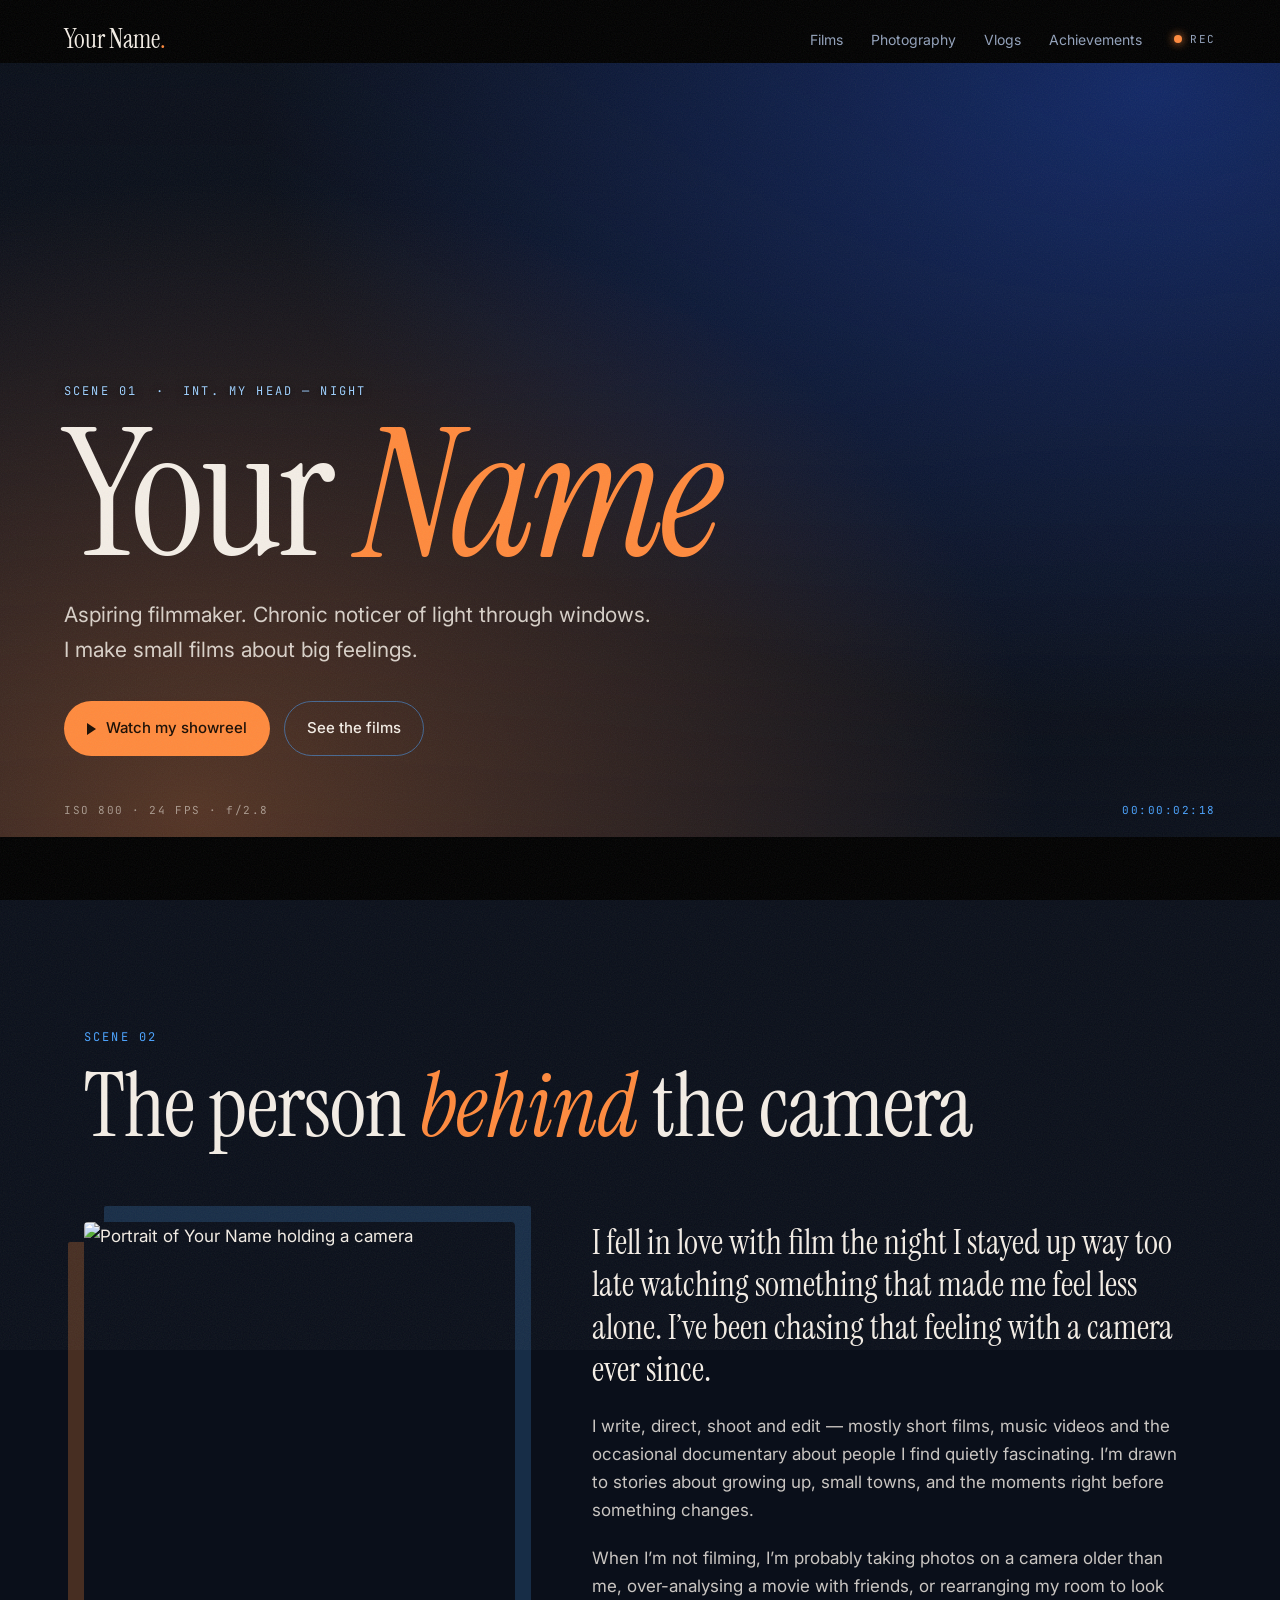
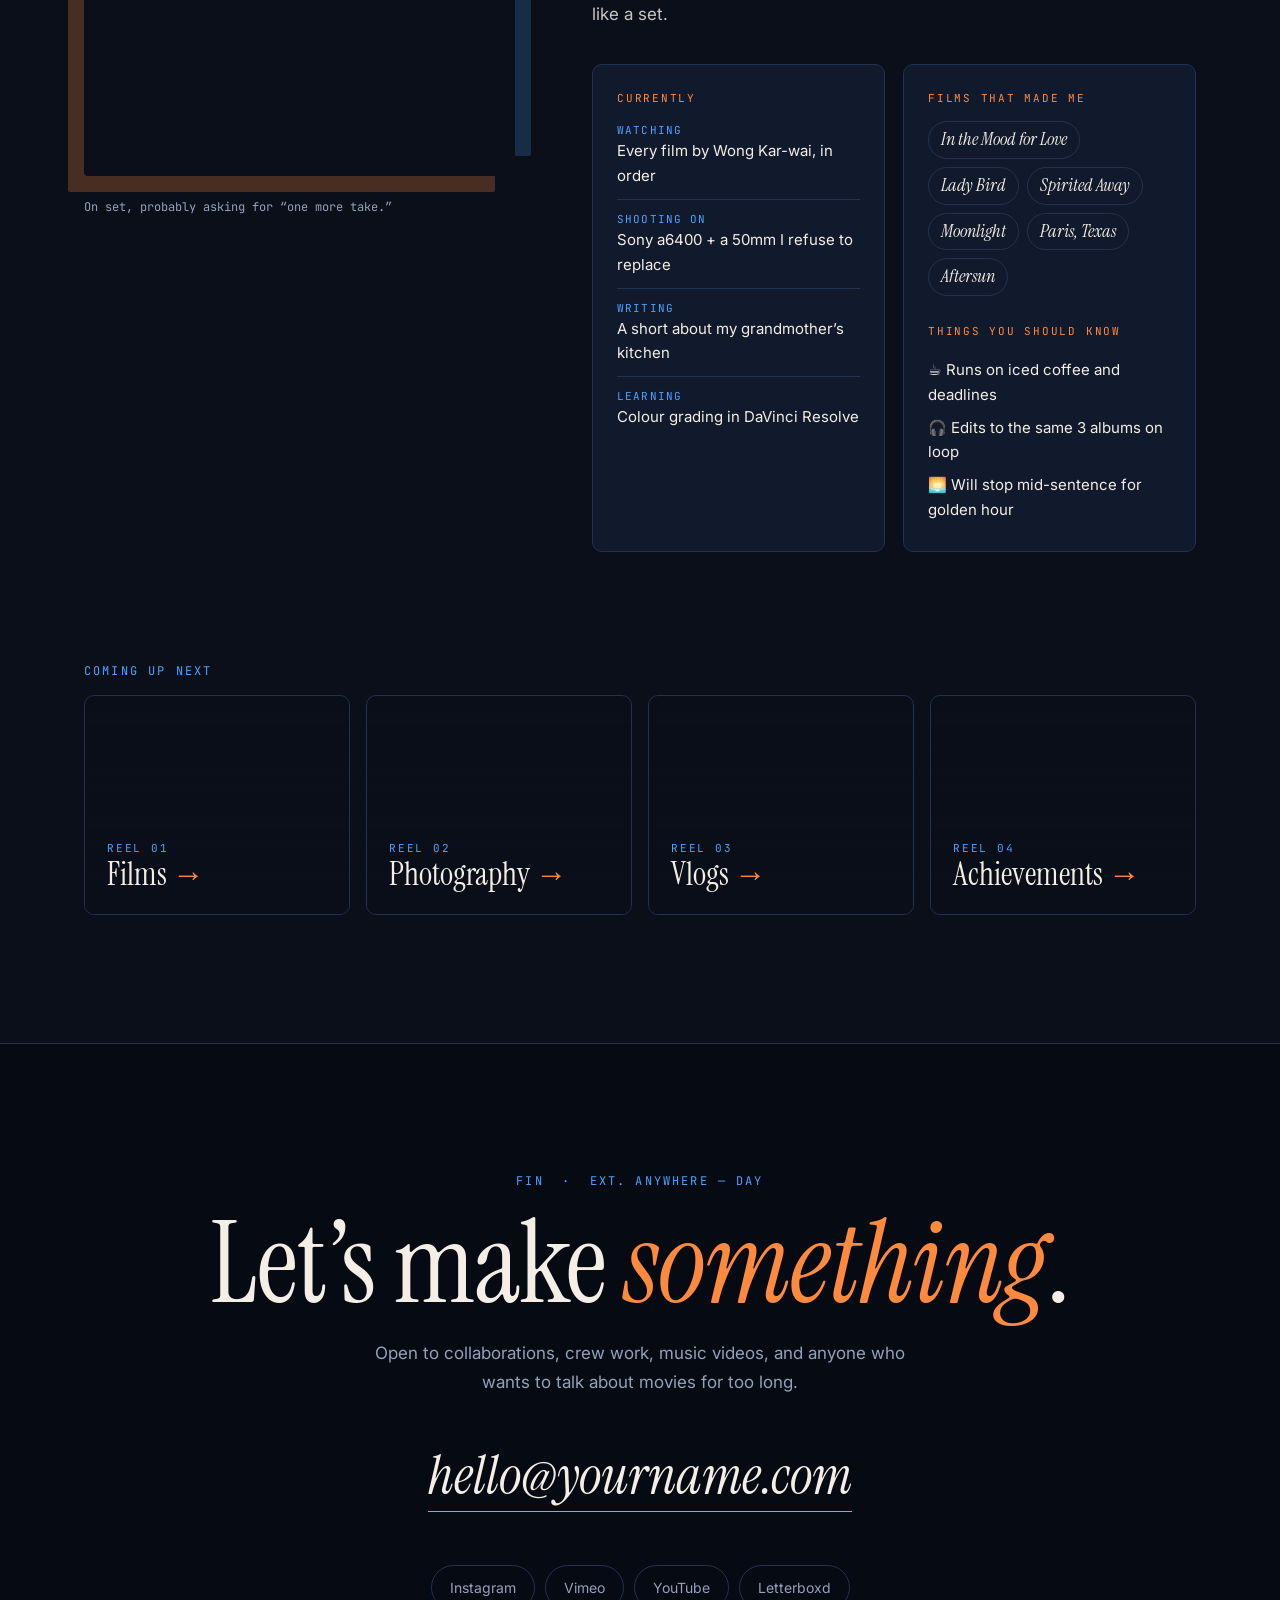
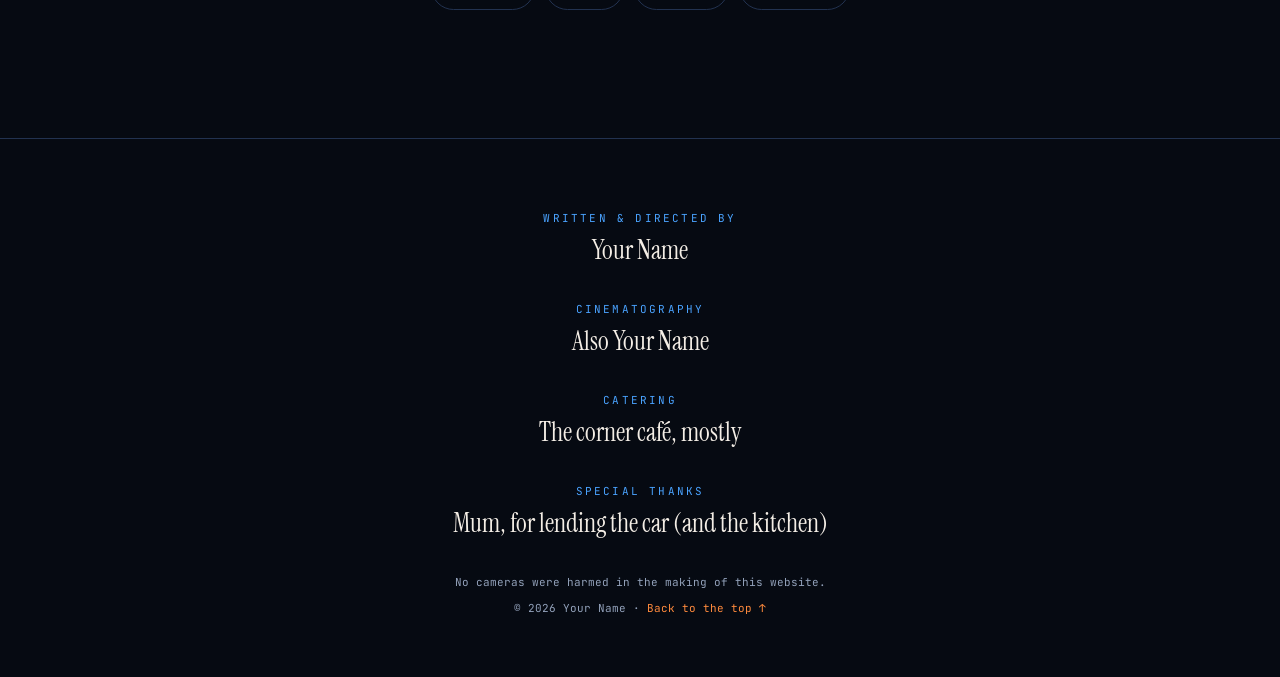
==== index.html @ 26ce4133 "Initial portfolio site: home, films, photography, vlogs, achievements Co-Authored-By: Claude Opus 5." ====
<!doctype html>
<html lang="en">
<head>
  <meta charset="utf-8" />
  <meta name="viewport" content="width=device-width, initial-scale=1" />
  <!-- ✏️ Change the title + description to your name -->
  <title>Your Name — Filmmaker</title>
  <meta name="description" content="Films, photographs and stories by Your Name, an aspiring filmmaker." />
  <link rel="preconnect" href="https://fonts.googleapis.com" />
  <link rel="preconnect" href="https://fonts.gstatic.com" crossorigin />
  <link href="https://fonts.googleapis.com/css2?family=Instrument+Serif:ital@0;1&family=Inter:wght@400;500;600&family=JetBrains+Mono:wght@400;500&display=swap" rel="stylesheet" />
  <link rel="stylesheet" href="styles.css" />
</head>
<body>
  <div class="grain" aria-hidden="true"></div>

  <!-- ===================== HEADER (same on every page) ===================== -->
  <header class="nav">
    <a href="index.html" class="nav__logo">Your Name<span>.</span></a>
    <button class="nav__toggle" aria-label="Open menu" aria-expanded="false">Menu</button>
    <nav class="nav__links">
      <a href="films.html">Films</a>
      <a href="photography.html">Photography</a>
      <a href="vlogs.html">Vlogs</a>
      <a href="achievements.html">Achievements</a>
    </nav>
    <div class="rec" aria-hidden="true"><span class="rec__dot"></span>REC</div>
  </header>

  <!-- ===================== SCENE 01 · HERO ===================== -->
  <section class="hero" id="top">
    <!-- ✏️ Swap this image for a still from your best film (e.g. "images/hero.jpg") -->
    <div class="hero__bg" style="background-image:url('https://picsum.photos/seed/cinehero/1920/1080')"></div>
    <div class="hero__shade"></div>
    <div class="letterbox letterbox--top"></div>
    <div class="letterbox letterbox--bottom"></div>

    <div class="hero__content">
      <p class="slate">Scene 01 &nbsp;·&nbsp; INT. MY HEAD — NIGHT</p>
      <h1 class="hero__title">Your <em>Name</em></h1>
      <p class="hero__tagline">
        Aspiring filmmaker. Chronic noticer of light through windows.<br />
        I make small films about big feelings.
      </p>
      <div class="hero__actions">
        <!-- ✏️ Paste your showreel embed link in data-video -->
        <button class="btn btn--primary" data-video="">
          <span class="play" aria-hidden="true"></span> Watch my showreel
        </button>
        <a class="btn btn--ghost" href="films.html">See the films</a>
      </div>
    </div>

    <div class="hero__meta">
      <span>ISO 800 · 24 FPS · f/2.8</span>
      <span class="timecode" id="timecode">00:00:00:00</span>
    </div>
  </section>

  <!-- ===================== SCENE 02 · ABOUT ===================== -->
  <section class="section about" id="about">
    <div class="section__head reveal">
      <p class="slate">Scene 02</p>
      <h2>The person <em>behind</em> the camera</h2>
    </div>

    <div class="about__grid">
      <figure class="about__photo reveal">
        <!-- ✏️ Your portrait -->
        <img src="https://picsum.photos/seed/portraitcam/700/900" alt="Portrait of Your Name holding a camera" loading="lazy" />
        <figcaption>On set, probably asking for “one more take.”</figcaption>
      </figure>

      <div class="about__text reveal">
        <!-- ✏️ Rewrite this in YOUR voice — this is where your personality lives -->
        <p class="lead">
          I fell in love with film the night I stayed up way too late watching something
          that made me feel less alone. I’ve been chasing that feeling with a camera ever since.
        </p>
        <p>
          I write, direct, shoot and edit — mostly short films, music videos and the occasional
          documentary about people I find quietly fascinating. I’m drawn to stories about
          growing up, small towns, and the moments right before something changes.
        </p>
        <p>
          When I’m not filming, I’m probably taking photos on a camera older than me,
          over-analysing a movie with friends, or rearranging my room to look like a set.
        </p>

        <div class="cards">
          <div class="card">
            <h3 class="card__label">Currently</h3>
            <ul class="kv">
              <li><span>Watching</span> Every film by Wong Kar-wai, in order</li>
              <li><span>Shooting on</span> Sony a6400 + a 50mm I refuse to replace</li>
              <li><span>Writing</span> A short about my grandmother’s kitchen</li>
              <li><span>Learning</span> Colour grading in DaVinci Resolve</li>
            </ul>
          </div>
          <div class="card">
            <h3 class="card__label">Films that made me</h3>
            <ul class="chips">
              <li>In the Mood for Love</li>
              <li>Lady Bird</li>
              <li>Spirited Away</li>
              <li>Moonlight</li>
              <li>Paris, Texas</li>
              <li>Aftersun</li>
            </ul>
            <h3 class="card__label card__label--spaced">Things you should know</h3>
            <ul class="facts">
              <li>☕ Runs on iced coffee and deadlines</li>
              <li>🎧 Edits to the same 3 albums on loop</li>
              <li>🌅 Will stop mid-sentence for golden hour</li>
            </ul>
          </div>
        </div>
      </div>
    </div>

    <!-- Where to next — links to the other pages (✏️ swap the background images) -->
    <div class="next">
      <p class="slate reveal">Coming up next</p>
      <div class="next__grid">
        <a class="next__card reveal" href="films.html" style="background-image:url('https://picsum.photos/seed/featuredfilm/600/400')"><span>Reel 01</span><strong>Films</strong></a>
        <a class="next__card reveal" href="photography.html" style="background-image:url('https://picsum.photos/seed/still03/600/400')"><span>Reel 02</span><strong>Photography</strong></a>
        <a class="next__card reveal" href="vlogs.html" style="background-image:url('https://picsum.photos/seed/vlog01/600/400')"><span>Reel 03</span><strong>Vlogs</strong></a>
        <a class="next__card reveal" href="achievements.html" style="background-image:url('https://picsum.photos/seed/stage01/600/400')"><span>Reel 04</span><strong>Achievements</strong></a>
      </div>
    </div>
  </section>

  <!-- ===================== FOOTER (same on every page) ===================== -->
  <footer class="site-footer">
    <section class="contact" id="contact">
      <p class="slate">Fin &nbsp;·&nbsp; EXT. ANYWHERE — DAY</p>
      <h2 class="contact__title">Let’s make <em>something</em>.</h2>
      <p class="section__sub">Open to collaborations, crew work, music videos, and anyone who wants to talk about movies for too long.</p>
      <!-- ✏️ Your email -->
      <a class="contact__email" href="mailto:hello@yourname.com">hello@yourname.com</a>
      <!-- ✏️ Your links -->
      <ul class="socials">
        <li><a href="#" target="_blank" rel="noopener">Instagram</a></li>
        <li><a href="#" target="_blank" rel="noopener">Vimeo</a></li>
        <li><a href="#" target="_blank" rel="noopener">YouTube</a></li>
        <li><a href="#" target="_blank" rel="noopener">Letterboxd</a></li>
      </ul>
    </section>
    <div class="credits">
      <p class="credits__role">Written &amp; Directed by</p><p class="credits__name">Your Name</p>
      <p class="credits__role">Cinematography</p><p class="credits__name">Also Your Name</p>
      <p class="credits__role">Catering</p><p class="credits__name">The corner café, mostly</p>
      <p class="credits__role">Special Thanks</p><p class="credits__name">Mum, for lending the car (and the kitchen)</p>
      <p class="credits__fine">No cameras were harmed in the making of this website.</p>
      <p class="credits__fine">© <span class="year"></span> Your Name · <a href="#top">Back to the top ↑</a></p>
    </div>
  </footer>

  <!-- Video player popup -->
  <div class="modal" id="video-modal" role="dialog" aria-modal="true" aria-label="Video player" hidden>
    <button class="modal__close" aria-label="Close">×</button>
    <div class="modal__frame" id="video-frame"></div>
  </div>

  <script src="script.js"></script>
</body>
</html>
---- styles.css ----
/* =========================================================
   ✏️ THEME — change these colours to change the whole site
   Orange + blue "teal & orange" cinema look
   ========================================================= */
:root {
  --bg: #0a0f1a;          /* page background (deep midnight blue) */
  --bg-2: #111a2c;        /* cards / raised surfaces */
  --bg-3: #060a12;        /* footer / darkest */
  --line: #223250;        /* borders */
  --ink: #f4eee6;         /* main text (warm white) */
  --muted: #93a2bb;       /* secondary text (cool grey-blue) */
  --accent: #ff8a3d;      /* sunset orange — main highlight */
  --accent-2: #ffb36b;    /* lighter orange */
  --blue: #4aa3ff;        /* electric blue — labels, details */
  --blue-deep: #1d4ed8;   /* deep blue — glows */

  --serif: "Instrument Serif", Georgia, serif;
  --sans: "Inter", system-ui, -apple-system, sans-serif;
  --mono: "JetBrains Mono", ui-monospace, monospace;

  --pad: clamp(16px, 5vw, 72px);
  --max: 1240px;
}

* { box-sizing: border-box; }
html { scroll-behavior: smooth; }
body {
  margin: 0;
  background: var(--bg);
  color: var(--ink);
  font-family: var(--sans);
  font-size: 17px;
  line-height: 1.65;
  -webkit-font-smoothing: antialiased;
  overflow-x: hidden;
}
img { max-width: 100%; display: block; }
a { color: inherit; }
em { font-style: italic; color: var(--accent); }
button { font: inherit; color: inherit; cursor: pointer; }
::selection { background: var(--accent); color: var(--bg); }

/* ---------- film grain overlay ---------- */
.grain {
  position: fixed; inset: -50%;
  pointer-events: none; z-index: 100;
  opacity: .07;
  background-image: url("data:image/svg+xml,%3Csvg xmlns='http://www.w3.org/2000/svg' width='200' height='200'%3E%3Cfilter id='n'%3E%3CfeTurbulence type='fractalNoise' baseFrequency='.85' numOctaves='3' stitchTiles='stitch'/%3E%3C/filter%3E%3Crect width='100%25' height='100%25' filter='url(%23n)'/%3E%3C/svg%3E");
  animation: grain 1s steps(6) infinite;
}
@keyframes grain {
  0%,100% { transform: translate(0,0); }
  20% { transform: translate(-5%, 3%); }
  40% { transform: translate(4%, -6%); }
  60% { transform: translate(-3%, 7%); }
  80% { transform: translate(6%, 2%); }
}

/* ---------- shared bits ---------- */
.slate {
  font-family: var(--mono);
  font-size: 12px;
  letter-spacing: .18em;
  text-transform: uppercase;
  color: var(--blue);
  margin: 0 0 14px;
}
h1, h2, h3 { font-weight: 400; margin: 0; }
h2 {
  font-family: var(--serif);
  font-size: clamp(42px, 7vw, 88px);
  line-height: 1;
  letter-spacing: -.01em;
}
.section {
  padding: clamp(72px, 10vw, 140px) var(--pad);
  max-width: var(--max);
  margin: 0 auto;
}
.section--tight { padding-top: clamp(48px, 6vw, 80px); }
.section__head { margin-bottom: clamp(40px, 6vw, 72px); }
.section__sub { color: var(--muted); max-width: 52ch; margin: 18px 0 0; }

.btn {
  display: inline-flex; align-items: center; gap: 10px;
  padding: 14px 22px;
  border-radius: 999px;
  font-size: 15px; font-weight: 500;
  text-decoration: none;
  border: 1px solid transparent;
  transition: transform .2s, background .2s, border-color .2s, color .2s;
}
.btn:hover { transform: translateY(-2px); }
.btn--primary { background: var(--accent); color: #1a0d03; }
.btn--primary:hover { background: var(--blue); color: #04101f; }
.btn--ghost { border-color: rgba(74,163,255,.5); color: var(--ink); }
.btn--ghost:hover { border-color: var(--blue); background: rgba(74,163,255,.12); }
.play {
  width: 0; height: 0;
  border-left: 9px solid currentColor;
  border-top: 6px solid transparent;
  border-bottom: 6px solid transparent;
}

/* reveal-on-scroll */
.reveal { opacity: 0; transform: translateY(28px); transition: opacity .9s ease, transform .9s ease; }
.reveal.in { opacity: 1; transform: none; }

/* ---------- nav ---------- */
.nav {
  position: fixed; top: 0; left: 0; right: 0; z-index: 50;
  display: flex; align-items: center; gap: 32px;
  padding: 18px var(--pad);
  transition: background .3s, padding .3s;
}
.nav.scrolled {
  background: rgba(10,15,26,.82);
  backdrop-filter: blur(12px);
  -webkit-backdrop-filter: blur(12px);
  padding-top: 12px; padding-bottom: 12px;
  border-bottom: 1px solid var(--line);
}
.nav__logo {
  font-family: var(--serif);
  font-size: 26px;
  text-decoration: none;
  margin-right: auto;
}
.nav__logo span { color: var(--accent); }
.nav__links { display: flex; gap: 28px; }
.nav__links a {
  position: relative;
  font-size: 14px; text-decoration: none; color: var(--muted);
  transition: color .2s;
}
.nav__links a:hover { color: var(--ink); }
.nav__links a[aria-current="page"] { color: var(--ink); }
.nav__links a[aria-current="page"]::after {
  content: ""; position: absolute; left: 0; right: 0; bottom: -6px;
  height: 2px; border-radius: 2px;
  background: linear-gradient(90deg, var(--accent), var(--blue));
}
.rec {
  display: flex; align-items: center; gap: 8px;
  font-family: var(--mono); font-size: 11px; letter-spacing: .15em;
  color: var(--muted);
}
.rec__dot {
  width: 8px; height: 8px; border-radius: 50%;
  background: var(--accent);
  box-shadow: 0 0 10px var(--accent);
  animation: blink 1.4s infinite;
}
@keyframes blink { 50% { opacity: .15; } }
.nav__toggle {
  display: none;
  background: none; border: 1px solid var(--line); border-radius: 999px;
  padding: 6px 14px; font-size: 13px;
}

/* ---------- home hero ---------- */
.hero {
  position: relative;
  min-height: 100vh; min-height: 100svh;
  display: flex; align-items: flex-end;
  padding: 0 var(--pad) clamp(110px, 16vh, 170px);
  overflow: hidden;
}
.hero__bg, .page-hero__bg {
  position: absolute; inset: -5%;
  background-size: cover; background-position: center;
  filter: saturate(.8) contrast(1.05);
  animation: slowzoom 24s ease-out forwards;
}
@keyframes slowzoom { from { transform: scale(1.12); } to { transform: scale(1); } }
.hero__shade, .page-hero__shade {
  position: absolute; inset: 0;
  background:
    radial-gradient(ellipse at 15% 90%, rgba(255,138,61,.30), transparent 55%),
    radial-gradient(ellipse at 90% 10%, rgba(29,78,216,.40), transparent 55%),
    linear-gradient(180deg, rgba(10,15,26,.35) 0%, rgba(10,15,26,.15) 40%, rgba(10,15,26,.95) 100%);
}
.letterbox {
  position: absolute; left: 0; right: 0; height: 7vh;
  background: #000; z-index: 2;
  animation: letterbox 1.6s cubic-bezier(.7,0,.2,1) forwards;
}
.letterbox--top { top: 0; }
.letterbox--bottom { bottom: 0; }
@keyframes letterbox { from { height: 50vh; } to { height: 7vh; } }

.hero .slate, .page-hero .slate {
  color: #9fd0ff;
  text-shadow: 0 1px 10px rgba(0,0,0,.85), 0 0 2px rgba(0,0,0,.6);
}
.hero__content { position: relative; z-index: 3; max-width: 900px; }
.hero__title {
  font-family: var(--serif);
  font-size: clamp(64px, 14vw, 190px);
  line-height: .88;
  letter-spacing: -.02em;
  margin-bottom: 24px;
}
.hero__tagline {
  font-size: clamp(17px, 2vw, 21px);
  color: rgba(244,238,230,.85);
  margin: 0 0 34px;
  max-width: 46ch;
}
.hero__actions { display: flex; flex-wrap: wrap; gap: 14px; }
.hero__meta {
  position: absolute; z-index: 3;
  left: var(--pad); right: var(--pad); bottom: calc(7vh + 18px);
  display: flex; justify-content: space-between;
  font-family: var(--mono); font-size: 11px; letter-spacing: .14em;
  color: rgba(244,238,230,.55);
}
.timecode { color: var(--blue); }

/* intro sequence */
.hero__content > *, .page-hero__content > * { opacity: 0; animation: rise 1s ease forwards; }
.hero__content > :nth-child(1) { animation-delay: 1.2s; }
.hero__content > :nth-child(2) { animation-delay: 1.4s; }
.hero__content > :nth-child(3) { animation-delay: 1.6s; }
.hero__content > :nth-child(4) { animation-delay: 1.8s; }
.page-hero__content > :nth-child(1) { animation-delay: .1s; }
.page-hero__content > :nth-child(2) { animation-delay: .25s; }
.page-hero__content > :nth-child(3) { animation-delay: .4s; }
@keyframes rise { from { opacity: 0; transform: translateY(24px); } to { opacity: 1; transform: none; } }

/* ---------- inner page hero ---------- */
.page-hero {
  position: relative; overflow: hidden;
  min-height: 62vh;
  display: flex; align-items: flex-end;
  padding: 140px var(--pad) clamp(48px, 7vw, 80px);
}
.page-hero__content { position: relative; z-index: 2; max-width: var(--max); width: 100%; margin: 0 auto; }
.page-hero h1 {
  font-family: var(--serif);
  font-size: clamp(60px, 11vw, 150px);
  line-height: .9; letter-spacing: -.02em;
}
.page-hero__intro {
  color: rgba(244,238,230,.85);
  font-size: clamp(17px, 2vw, 20px);
  max-width: 54ch; margin: 20px 0 0;
}

/* ---------- about ---------- */
.about__grid {
  display: grid;
  grid-template-columns: minmax(0, 5fr) minmax(0, 7fr);
  gap: clamp(32px, 6vw, 80px);
  align-items: start;
}
.about__photo { margin: 0; position: sticky; top: 100px; }
.about__photo img {
  border-radius: 4px;
  aspect-ratio: 7 / 9; object-fit: cover; width: 100%;
  box-shadow: -18px 18px 0 -2px rgba(255,138,61,.25), 18px -18px 0 -2px rgba(74,163,255,.2);
}
.about__photo figcaption {
  font-family: var(--mono); font-size: 12px; color: var(--muted);
  margin-top: 22px;
}
.about__text p { margin: 0 0 20px; color: rgba(244,238,230,.82); }
.about__text .lead {
  font-family: var(--serif);
  font-size: clamp(26px, 3vw, 34px);
  line-height: 1.25;
  color: var(--ink);
}
.cards { display: grid; grid-template-columns: 1fr 1fr; gap: 18px; margin-top: 36px; }
.card {
  background: var(--bg-2);
  border: 1px solid var(--line);
  border-radius: 10px;
  padding: 24px;
}
.card__label {
  font-family: var(--mono); font-size: 11px; letter-spacing: .16em;
  text-transform: uppercase; color: var(--accent);
  margin-bottom: 14px;
}
.card__label--spaced { margin-top: 26px; }
.kv, .chips, .facts { list-style: none; margin: 0; padding: 0; }
.kv li { padding: 10px 0; border-top: 1px solid var(--line); font-size: 15px; }
.kv li:first-child { border-top: 0; padding-top: 0; }
.kv span {
  display: block;
  font-family: var(--mono); font-size: 11px; color: var(--blue);
  text-transform: uppercase; letter-spacing: .1em;
}
.chips { display: flex; flex-wrap: wrap; gap: 8px; }
.chips li {
  font-family: var(--serif); font-style: italic; font-size: 18px;
  padding: 3px 12px; border: 1px solid var(--line); border-radius: 999px;
}
.facts li { font-size: 15px; padding: 4px 0; }

/* "where to next" cards on the home page */
.next { margin-top: clamp(64px, 9vw, 110px); }
.next__grid { display: grid; grid-template-columns: repeat(4, minmax(0, 1fr)); gap: 16px; }
.next__card {
  position: relative; overflow: hidden;
  display: flex; flex-direction: column; justify-content: flex-end;
  min-height: 220px; padding: 22px;
  border-radius: 10px; border: 1px solid var(--line);
  text-decoration: none;
  background-size: cover; background-position: center;
  isolation: isolate;
}
.next__card::before {
  content: ""; position: absolute; inset: 0; z-index: -1;
  background: linear-gradient(180deg, rgba(10,15,26,.1), rgba(10,15,26,.92));
  transition: background .4s;
}
.next__card:hover::before {
  background: linear-gradient(180deg, rgba(255,138,61,.25), rgba(10,15,26,.92));
}
.next__card span { font-family: var(--mono); font-size: 11px; letter-spacing: .16em; text-transform: uppercase; color: var(--blue); }
.next__card strong { font-family: var(--serif); font-weight: 400; font-size: 32px; line-height: 1.1; }
.next__card strong::after { content: " →"; color: var(--accent); transition: margin .3s; }
.next__card:hover strong::after { margin-left: 6px; }

/* ---------- filters (films + photography) ---------- */
.toolbar { display: flex; flex-wrap: wrap; align-items: center; justify-content: space-between; gap: 16px; margin-bottom: 40px; }
.filters { display: flex; flex-wrap: wrap; gap: 8px; }
.filter {
  background: none; border: 1px solid var(--line); border-radius: 999px;
  padding: 8px 16px; font-size: 14px; color: var(--muted);
  transition: all .2s;
}
.filter:hover { color: var(--ink); border-color: var(--blue); }
.filter.is-active { background: var(--accent); color: #1a0d03; border-color: var(--accent); }
.count { font-family: var(--mono); font-size: 12px; color: var(--muted); }

/* ---------- films ---------- */
.featured {
  display: grid; grid-template-columns: minmax(0, 7fr) minmax(0, 5fr);
  gap: clamp(24px, 4vw, 56px); align-items: center;
  margin-bottom: clamp(56px, 8vw, 96px);
}
.featured__media, .film__poster, .vlog__thumb {
  position: relative; overflow: hidden; border-radius: 6px;
  cursor: pointer; background: var(--bg-2);
  border: 0; padding: 0; width: 100%; display: block;
}
.featured__media img { aspect-ratio: 16/9; object-fit: cover; width: 100%; transition: transform .8s ease; }
.featured__media:hover img, .film__poster:hover img, .vlog__thumb:hover img { transform: scale(1.04); }
.featured h3 { font-family: var(--serif); font-size: clamp(40px, 5vw, 60px); line-height: 1; margin: 6px 0 10px; }
.featured p { color: rgba(244,238,230,.82); margin: 0 0 18px; }
.featured .note { font-family: var(--serif); font-style: italic; font-size: 20px; color: var(--muted); }
.tag { font-family: var(--mono); font-size: 11px; letter-spacing: .16em; text-transform: uppercase; color: var(--accent) !important; margin: 0 !important; }
.meta { font-family: var(--mono); font-size: 12px; color: var(--muted) !important; letter-spacing: .04em; }

.play-big {
  position: absolute; left: 50%; top: 50%;
  width: 72px; height: 72px; margin: -36px 0 0 -36px;
  border-radius: 50%;
  background: rgba(10,15,26,.55);
  border: 1px solid rgba(244,238,230,.5);
  backdrop-filter: blur(6px);
  transition: transform .3s, background .3s, opacity .3s;
}
.play-big::after {
  content: ""; position: absolute; left: 29px; top: 24px;
  border-left: 18px solid var(--ink);
  border-top: 12px solid transparent; border-bottom: 12px solid transparent;
}
.featured__media:hover .play-big, .film__poster:hover .play-big, .vlog__thumb:hover .play-big {
  transform: scale(1.1); background: var(--accent); border-color: var(--accent);
}

.film-grid { display: grid; grid-template-columns: repeat(4, minmax(0, 1fr)); gap: 28px; }
.film__poster img { aspect-ratio: 2/3; object-fit: cover; width: 100%; transition: transform .8s ease; }
.film__poster .play-big { opacity: 0; }
.film__poster:hover .play-big, .film__poster:focus-visible .play-big { opacity: 1; }
.film h3 { font-family: var(--serif); font-size: 28px; margin: 16px 0 4px; }
.film .meta { margin: 0 0 8px; }
.film p:last-child { font-size: 15px; color: rgba(244,238,230,.75); margin: 0; }
.is-hidden { display: none !important; }

/* ---------- vlogs ---------- */
.vlog-grid { display: grid; grid-template-columns: repeat(3, minmax(0, 1fr)); gap: 32px 28px; }
.vlog__thumb img { aspect-ratio: 16/9; object-fit: cover; width: 100%; transition: transform .8s ease; }
.vlog__thumb .play-big { width: 56px; height: 56px; margin: -28px 0 0 -28px; }
.vlog__thumb .play-big::after { left: 22px; top: 17px; border-left-width: 15px; border-top-width: 10px; border-bottom-width: 10px; }
.vlog__dur {
  position: absolute; right: 10px; bottom: 10px;
  font-family: var(--mono); font-size: 11px;
  padding: 2px 8px; border-radius: 4px;
  background: rgba(6,10,18,.85); color: var(--ink);
}
.vlog__ep {
  position: absolute; left: 10px; top: 10px;
  font-family: var(--mono); font-size: 11px; letter-spacing: .1em;
  padding: 2px 8px; border-radius: 4px;
  background: var(--blue); color: #04101f;
}
.vlog h3 { font-family: var(--serif); font-size: 26px; line-height: 1.15; margin: 14px 0 4px; }
.vlog .meta { margin: 0 0 6px; }
.vlog p:last-child { font-size: 15px; color: rgba(244,238,230,.75); margin: 0; }

/* ---------- photos ---------- */
.masonry { columns: 3 280px; column-gap: 16px; }
.shot {
  margin: 0 0 16px; break-inside: avoid;
  overflow: hidden; border-radius: 4px; cursor: zoom-in;
  position: relative;
}
.shot img { width: 100%; transition: transform .8s ease, filter .5s; filter: saturate(.9); }
.shot:hover img { transform: scale(1.03); filter: saturate(1.1); }
.shot::after {
  content: attr(data-caption);
  position: absolute; left: 0; right: 0; bottom: 0;
  padding: 30px 14px 12px;
  font-family: var(--mono); font-size: 11px; letter-spacing: .05em;
  background: linear-gradient(transparent, rgba(6,10,18,.85));
  opacity: 0; transition: opacity .3s;
}
.shot:hover::after { opacity: 1; }

/* ---------- achievements ---------- */
.stats {
  display: grid; grid-template-columns: repeat(4, minmax(0, 1fr));
  gap: 16px; margin-bottom: clamp(56px, 8vw, 96px);
}
.stat {
  padding: 26px 22px; border-radius: 10px;
  border: 1px solid var(--line);
  background: linear-gradient(160deg, rgba(74,163,255,.10), transparent 60%), var(--bg-2);
}
.stat__num { display: block; font-family: var(--serif); font-size: clamp(48px, 6vw, 72px); line-height: 1; color: var(--accent); }
.stat__label { font-family: var(--mono); font-size: 11px; letter-spacing: .14em; text-transform: uppercase; color: var(--muted); }

.subhead { font-family: var(--serif); font-size: clamp(32px, 4vw, 48px); margin-bottom: 28px; }

.laurels {
  display: grid; grid-template-columns: repeat(3, minmax(0, 1fr));
  gap: 24px; margin-bottom: clamp(56px, 8vw, 96px);
}
.laurel {
  display: flex; align-items: center; justify-content: center; gap: 6px;
  padding: 28px 12px;
  border: 1px solid var(--line); border-radius: 10px;
  background: radial-gradient(ellipse at 50% 120%, rgba(255,138,61,.14), transparent 70%), var(--bg-2);
  color: var(--accent);
}
.laurel__leaf { width: 34px; height: 96px; flex: none; }
.laurel__leaf--r { transform: scaleX(-1); }
.laurel__text { text-align: center; display: flex; flex-direction: column; gap: 2px; }
.laurel__kind { font-family: var(--mono); font-size: 10px; letter-spacing: .18em; text-transform: uppercase; }
.laurel__fest { font-family: var(--serif); font-size: 22px; line-height: 1.1; color: var(--ink); }
.laurel__year { font-family: var(--mono); font-size: 12px; color: var(--blue); }

.timeline { list-style: none; margin: 0; padding: 0; border-left: 1px solid var(--line); }
.timeline li {
  display: grid; grid-template-columns: 90px 1fr; gap: 24px;
  padding: 0 0 36px 28px; position: relative;
}
.timeline li::before {
  content: ""; position: absolute; left: -5px; top: 9px;
  width: 9px; height: 9px; border-radius: 50%;
  background: var(--bg); border: 1px solid var(--blue);
  box-shadow: 0 0 8px rgba(74,163,255,.6);
}
.timeline__year { font-family: var(--mono); font-size: 13px; color: var(--blue); padding-top: 4px; }
.timeline h3 { font-family: var(--serif); font-size: 26px; line-height: 1.2; }
.timeline p { margin: 4px 0 0; color: var(--muted); }

/* ---------- footer: contact + end credits ---------- */
.site-footer { border-top: 1px solid var(--line); background: var(--bg-3); }
.contact {
  text-align: center;
  padding: clamp(72px, 10vw, 130px) var(--pad);
  max-width: var(--max); margin: 0 auto;
}
.contact .section__sub { margin: 18px auto 36px; }
.contact__title { font-size: clamp(48px, 9vw, 120px); }
.contact__email {
  font-family: var(--serif); font-style: italic;
  font-size: clamp(28px, 5vw, 54px);
  text-decoration: none;
  border-bottom: 1px solid var(--accent);
  transition: color .2s;
  overflow-wrap: anywhere;
}
.contact__email:hover { color: var(--accent); }
.socials { list-style: none; padding: 0; margin: 44px 0 0; display: flex; flex-wrap: wrap; justify-content: center; gap: 10px; }
.socials a {
  display: block; padding: 10px 18px;
  border: 1px solid var(--line); border-radius: 999px;
  font-size: 14px; text-decoration: none; color: var(--muted);
  transition: all .2s;
}
.socials a:hover { color: #04101f; background: var(--blue); border-color: var(--blue); }

.credits {
  border-top: 1px solid var(--line);
  padding: 70px var(--pad) 60px;
  text-align: center;
}
.credits__role { font-family: var(--mono); font-size: 11px; letter-spacing: .2em; text-transform: uppercase; color: var(--blue); margin: 0; }
.credits__name { font-family: var(--serif); font-size: 26px; margin: 2px 0 28px; }
.credits__fine { font-family: var(--mono); font-size: 11px; color: var(--muted); margin: 8px 0 0; }
.credits__fine a { color: var(--accent); text-decoration: none; }

/* ---------- modals ---------- */
.modal {
  position: fixed; inset: 0; z-index: 200;
  background: rgba(4,7,13,.97);
  display: flex; align-items: center; justify-content: center;
  padding: 60px var(--pad);
  animation: fade .3s ease;
}
.modal[hidden] { display: none; }
@keyframes fade { from { opacity: 0; } }
.modal__close {
  position: absolute; top: 14px; right: 18px;
  background: none; border: 0; font-size: 40px; line-height: 1; color: var(--ink);
}
.modal__close:hover { color: var(--accent); }
.modal__frame { width: min(1100px, 100%); aspect-ratio: 16/9; }
.modal__frame iframe { width: 100%; height: 100%; border: 0; border-radius: 4px; }
.modal__empty {
  height: 100%; display: flex; flex-direction: column; align-items: center; justify-content: center;
  border: 1px dashed var(--line); border-radius: 6px; text-align: center; padding: 24px;
  color: var(--muted);
}
.modal__empty strong { font-family: var(--serif); font-weight: 400; font-size: 32px; color: var(--ink); }
.lightbox__figure { margin: 0; max-width: 100%; text-align: center; }
.lightbox__figure img { max-height: 78vh; max-width: 100%; margin: 0 auto; border-radius: 3px; }
.lightbox__figure figcaption { font-family: var(--mono); font-size: 12px; color: var(--muted); margin-top: 14px; }
.lightbox__nav {
  position: absolute; top: 50%; transform: translateY(-50%);
  background: none; border: 0; font-size: 56px; color: var(--muted); padding: 10px;
}
.lightbox__nav:hover { color: var(--accent); }
.lightbox__nav--prev { left: 8px; }
.lightbox__nav--next { right: 8px; }

/* ---------- responsive ---------- */
@media (max-width: 1000px) {
  .film-grid { grid-template-columns: repeat(2, minmax(0, 1fr)); }
  .vlog-grid { grid-template-columns: repeat(2, minmax(0, 1fr)); }
  .featured { grid-template-columns: 1fr; }
  .laurels { grid-template-columns: 1fr; max-width: 420px; margin-inline: auto; }
  .next__grid, .stats { grid-template-columns: repeat(2, minmax(0, 1fr)); }
}
@media (max-width: 800px) {
  .about__grid { grid-template-columns: 1fr; }
  .about__photo { position: static; max-width: 420px; }
  .cards { grid-template-columns: 1fr; }
  .rec { display: none; }
  .nav__toggle { display: block; }
  .nav__links {
    position: absolute; top: 100%; left: 0; right: 0;
    flex-direction: column; gap: 0;
    background: rgba(10,15,26,.97);
    border-bottom: 1px solid var(--line);
    padding: 8px var(--pad) 16px;
    display: none;
  }
  .nav__links.open { display: flex; }
  .nav__links a { padding: 12px 0; font-size: 18px; color: var(--ink); }
  .nav__links a[aria-current="page"] { color: var(--accent); }
  .nav__links a[aria-current="page"]::after { display: none; }
  .nav.menu-open { background: rgba(10,15,26,.97); }
  .hero__meta span:first-child { display: none; }
}
@media (max-width: 560px) {
  body { font-size: 16px; }
  .film-grid, .vlog-grid, .next__grid { grid-template-columns: 1fr; }
  .next__card { min-height: 150px; }
  .timeline li { grid-template-columns: 1fr; gap: 4px; }
}

@media (prefers-reduced-motion: reduce) {
  *, *::before, *::after { animation: none !important; transition: none !important; }
  .reveal, .hero__content > *, .page-hero__content > * { opacity: 1; transform: none; }
  .letterbox { height: 7vh; }
}
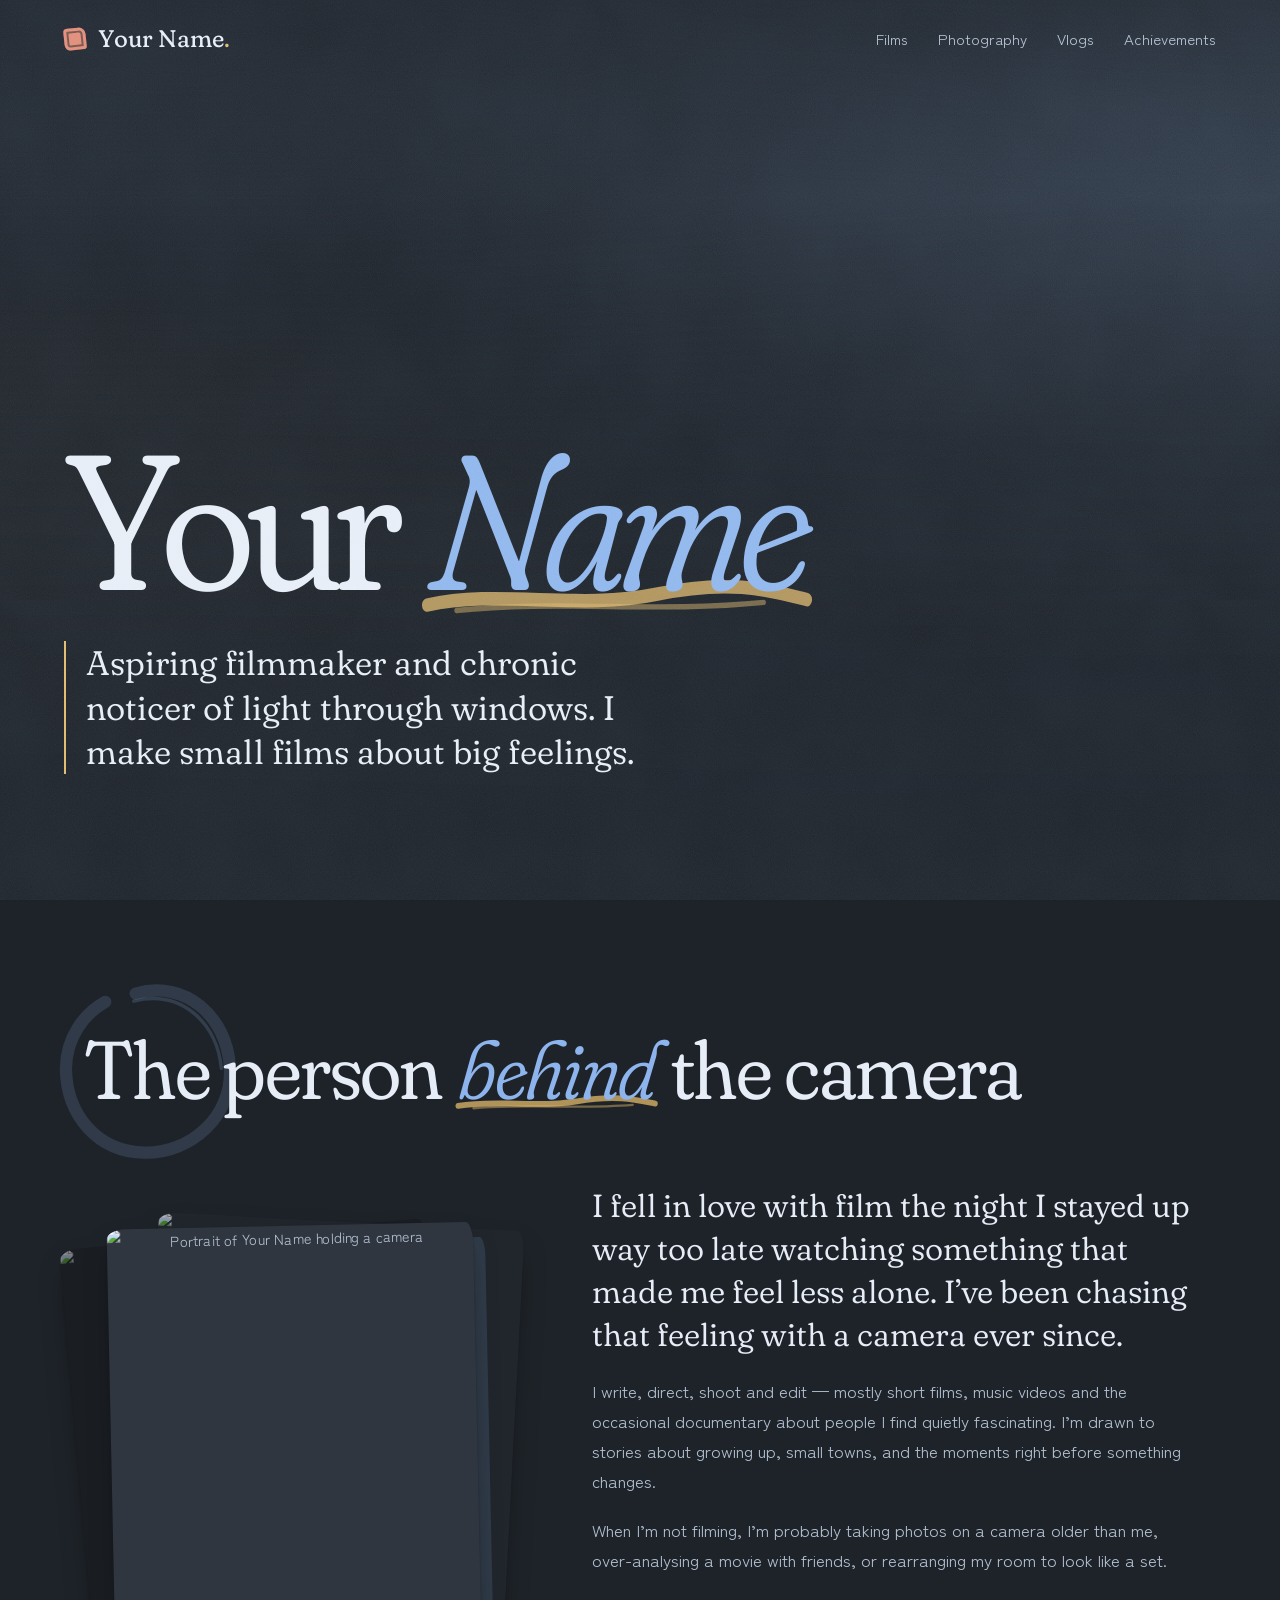
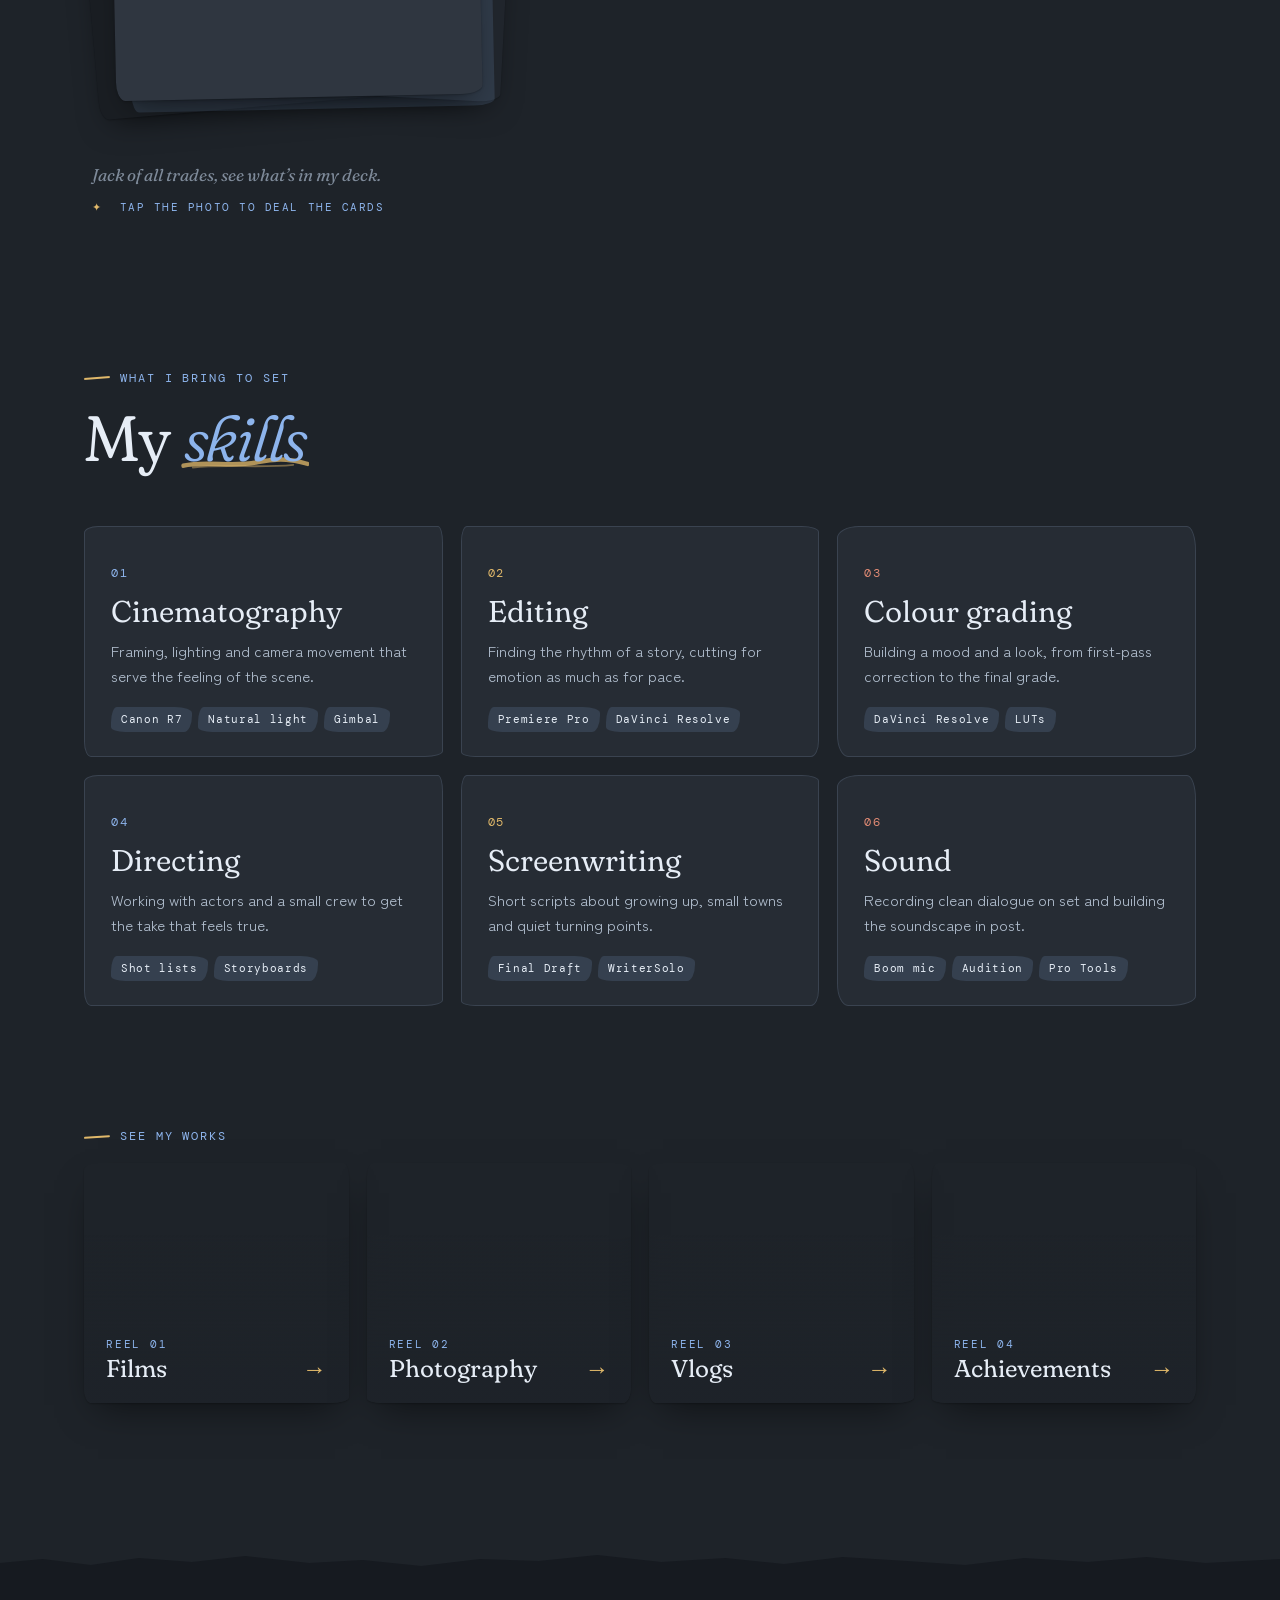
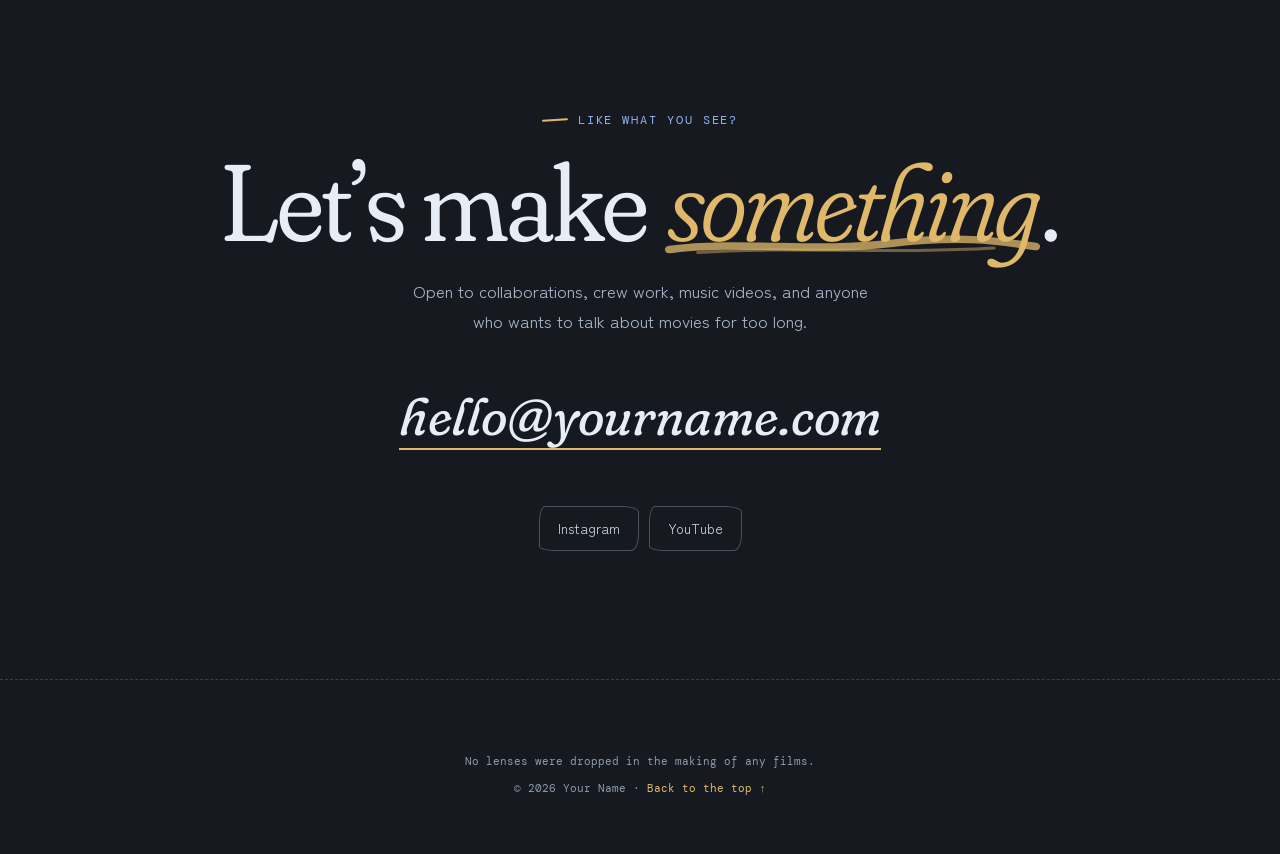
==== commit e95ccd10: "Redesign: dark slate theme and reworked pages - Dark textured slate background with blue-led text, g" ====
--- a/index.html
+++ b/index.html
@@ -8,7 +8,7 @@
   <meta name="description" content="Films, photographs and stories by Your Name, an aspiring filmmaker." />
   <link rel="preconnect" href="https://fonts.googleapis.com" />
   <link rel="preconnect" href="https://fonts.gstatic.com" crossorigin />
-  <link href="https://fonts.googleapis.com/css2?family=Instrument+Serif:ital@0;1&family=Inter:wght@400;500;600&family=JetBrains+Mono:wght@400;500&display=swap" rel="stylesheet" />
+  <link href="https://fonts.googleapis.com/css2?family=Fraunces:ital,opsz,wght,SOFT,WONK@0,9..144,300..600,0..100,0..1;1,9..144,300..600,0..100,0..1&family=Zen+Kaku+Gothic+New:wght@400;500;700&family=DM+Mono:wght@400;500&display=swap" rel="stylesheet" />
   <link rel="stylesheet" href="styles.css" />
 </head>
 <body>
@@ -24,7 +24,6 @@
       <a href="vlogs.html">Vlogs</a>
       <a href="achievements.html">Achievements</a>
     </nav>
-    <div class="rec" aria-hidden="true"><span class="rec__dot"></span>REC</div>
   </header>
 
   <!-- ===================== SCENE 01 · HERO ===================== -->
@@ -36,39 +35,31 @@
     <div class="letterbox letterbox--bottom"></div>
 
     <div class="hero__content">
-      <p class="slate">Scene 01 &nbsp;·&nbsp; INT. MY HEAD — NIGHT</p>
+      <!-- ✏️ Your name + a short intro about you -->
       <h1 class="hero__title">Your <em>Name</em></h1>
       <p class="hero__tagline">
-        Aspiring filmmaker. Chronic noticer of light through windows.<br />
+        Aspiring filmmaker and chronic noticer of light through windows.
         I make small films about big feelings.
       </p>
-      <div class="hero__actions">
-        <!-- ✏️ Paste your showreel embed link in data-video -->
-        <button class="btn btn--primary" data-video="">
-          <span class="play" aria-hidden="true"></span> Watch my showreel
-        </button>
-        <a class="btn btn--ghost" href="films.html">See the films</a>
-      </div>
-    </div>
-
-    <div class="hero__meta">
-      <span>ISO 800 · 24 FPS · f/2.8</span>
-      <span class="timecode" id="timecode">00:00:00:00</span>
     </div>
   </section>
 
   <!-- ===================== SCENE 02 · ABOUT ===================== -->
   <section class="section about" id="about">
     <div class="section__head reveal">
-      <p class="slate">Scene 02</p>
       <h2>The person <em>behind</em> the camera</h2>
     </div>
 
     <div class="about__grid">
       <figure class="about__photo reveal">
-        <!-- ✏️ Your portrait -->
-        <img src="https://picsum.photos/seed/portraitcam/700/900" alt="Portrait of Your Name holding a camera" loading="lazy" />
-        <figcaption>On set, probably asking for “one more take.”</figcaption>
+        <!-- ✏️ Your 3 photos. The first one is shown on top; click it to fan out all three like a hand of cards -->
+        <button class="deck" aria-expanded="false" aria-label="Fan out more photos of me">
+          <img class="deck__card" src="https://picsum.photos/seed/portraitcam/700/900" alt="Portrait of Your Name holding a camera" loading="lazy" />
+          <img class="deck__card" src="https://picsum.photos/seed/onset22/700/900" alt="Your Name on set" loading="lazy" />
+          <img class="deck__card" src="https://picsum.photos/seed/bts33/700/900" alt="Your Name behind the scenes" loading="lazy" />
+        </button>
+        <figcaption>Jack of all trades, see what’s in my deck.</figcaption>
+        <p class="deck__hint" aria-hidden="true">Tap the photo to deal the cards</p>
       </figure>
 
       <div class="about__text reveal">
@@ -86,41 +77,59 @@
           When I’m not filming, I’m probably taking photos on a camera older than me,
           over-analysing a movie with friends, or rearranging my room to look like a set.
         </p>
+      </div>
+    </div>
 
-        <div class="cards">
-          <div class="card">
-            <h3 class="card__label">Currently</h3>
-            <ul class="kv">
-              <li><span>Watching</span> Every film by Wong Kar-wai, in order</li>
-              <li><span>Shooting on</span> Sony a6400 + a 50mm I refuse to replace</li>
-              <li><span>Writing</span> A short about my grandmother’s kitchen</li>
-              <li><span>Learning</span> Colour grading in DaVinci Resolve</li>
-            </ul>
-          </div>
-          <div class="card">
-            <h3 class="card__label">Films that made me</h3>
-            <ul class="chips">
-              <li>In the Mood for Love</li>
-              <li>Lady Bird</li>
-              <li>Spirited Away</li>
-              <li>Moonlight</li>
-              <li>Paris, Texas</li>
-              <li>Aftersun</li>
-            </ul>
-            <h3 class="card__label card__label--spaced">Things you should know</h3>
-            <ul class="facts">
-              <li>☕ Runs on iced coffee and deadlines</li>
-              <li>🎧 Edits to the same 3 albums on loop</li>
-              <li>🌅 Will stop mid-sentence for golden hour</li>
-            </ul>
-          </div>
-        </div>
+    <!-- ===================== SKILLS ===================== -->
+    <!-- ✏️ One <li class="skill"> per skill. Change the name, the line underneath, and the tools -->
+    <div class="skills">
+      <div class="skills__head reveal">
+        <p class="slate">What I bring to set</p>
+        <h2 class="skills__title">My <em>skills</em></h2>
       </div>
+      <ul class="skills__grid">
+        <li class="skill reveal">
+          <span class="skill__num">01</span>
+          <h3>Cinematography</h3>
+          <p>Framing, lighting and camera movement that serve the feeling of the scene.</p>
+          <ul class="skill__tools"><li>Canon R7</li><li>Natural light</li><li>Gimbal</li></ul>
+        </li>
+        <li class="skill reveal">
+          <span class="skill__num">02</span>
+          <h3>Editing</h3>
+          <p>Finding the rhythm of a story, cutting for emotion as much as for pace.</p>
+          <ul class="skill__tools"><li>Premiere Pro</li><li>DaVinci Resolve</li></ul>
+        </li>
+        <li class="skill reveal">
+          <span class="skill__num">03</span>
+          <h3>Colour grading</h3>
+          <p>Building a mood and a look, from first-pass correction to the final grade.</p>
+          <ul class="skill__tools"><li>DaVinci Resolve</li><li>LUTs</li></ul>
+        </li>
+        <li class="skill reveal">
+          <span class="skill__num">04</span>
+          <h3>Directing</h3>
+          <p>Working with actors and a small crew to get the take that feels true.</p>
+          <ul class="skill__tools"><li>Shot lists</li><li>Storyboards</li></ul>
+        </li>
+        <li class="skill reveal">
+          <span class="skill__num">05</span>
+          <h3>Screenwriting</h3>
+          <p>Short scripts about growing up, small towns and quiet turning points.</p>
+          <ul class="skill__tools"><li>Final Draft</li><li>WriterSolo</li></ul>
+        </li>
+        <li class="skill reveal">
+          <span class="skill__num">06</span>
+          <h3>Sound</h3>
+          <p>Recording clean dialogue on set and building the soundscape in post.</p>
+          <ul class="skill__tools"><li>Boom mic</li><li>Audition</li><li>Pro Tools</li></ul>
+        </li>
+      </ul>
     </div>
 
     <!-- Where to next — links to the other pages (✏️ swap the background images) -->
     <div class="next">
-      <p class="slate reveal">Coming up next</p>
+      <p class="slate reveal">See my works</p>
       <div class="next__grid">
         <a class="next__card reveal" href="films.html" style="background-image:url('https://picsum.photos/seed/featuredfilm/600/400')"><span>Reel 01</span><strong>Films</strong></a>
         <a class="next__card reveal" href="photography.html" style="background-image:url('https://picsum.photos/seed/still03/600/400')"><span>Reel 02</span><strong>Photography</strong></a>
@@ -133,7 +142,7 @@
   <!-- ===================== FOOTER (same on every page) ===================== -->
   <footer class="site-footer">
     <section class="contact" id="contact">
-      <p class="slate">Fin &nbsp;·&nbsp; EXT. ANYWHERE — DAY</p>
+      <p class="slate">Like what you see?</p>
       <h2 class="contact__title">Let’s make <em>something</em>.</h2>
       <p class="section__sub">Open to collaborations, crew work, music videos, and anyone who wants to talk about movies for too long.</p>
       <!-- ✏️ Your email -->
@@ -141,17 +150,11 @@
       <!-- ✏️ Your links -->
       <ul class="socials">
         <li><a href="#" target="_blank" rel="noopener">Instagram</a></li>
-        <li><a href="#" target="_blank" rel="noopener">Vimeo</a></li>
         <li><a href="#" target="_blank" rel="noopener">YouTube</a></li>
-        <li><a href="#" target="_blank" rel="noopener">Letterboxd</a></li>
       </ul>
     </section>
     <div class="credits">
-      <p class="credits__role">Written &amp; Directed by</p><p class="credits__name">Your Name</p>
-      <p class="credits__role">Cinematography</p><p class="credits__name">Also Your Name</p>
-      <p class="credits__role">Catering</p><p class="credits__name">The corner café, mostly</p>
-      <p class="credits__role">Special Thanks</p><p class="credits__name">Mum, for lending the car (and the kitchen)</p>
-      <p class="credits__fine">No cameras were harmed in the making of this website.</p>
+      <p class="credits__fine">No lenses were dropped in the making of any films.</p>
       <p class="credits__fine">© <span class="year"></span> Your Name · <a href="#top">Back to the top ↑</a></p>
     </div>
   </footer>
--- a/styles.css
+++ b/styles.css
@@ -1,23 +1,34 @@
 /* =========================================================
-   ✏️ THEME — change these colours to change the whole site
-   Orange + blue "teal & orange" cinema look
+   ✏️ THEME — change these to change the whole site
+   Wabi-sabi on dark slate stone. Text is blue-led, with its
+   split-complementary pair (soft gold + coral) as accents.
    ========================================================= */
 :root {
-  --bg: #0a0f1a;          /* page background (deep midnight blue) */
-  --bg-2: #111a2c;        /* cards / raised surfaces */
-  --bg-3: #060a12;        /* footer / darkest */
-  --line: #223250;        /* borders */
-  --ink: #f4eee6;         /* main text (warm white) */
-  --muted: #93a2bb;       /* secondary text (cool grey-blue) */
-  --accent: #ff8a3d;      /* sunset orange — main highlight */
-  --accent-2: #ffb36b;    /* lighter orange */
-  --blue: #4aa3ff;        /* electric blue — labels, details */
-  --blue-deep: #1d4ed8;   /* deep blue — glows */
-
-  --serif: "Instrument Serif", Georgia, serif;
-  --sans: "Inter", system-ui, -apple-system, sans-serif;
-  --mono: "JetBrains Mono", ui-monospace, monospace;
-
+  --bg: #1e2329;          /* page background (dark slate grey, blue undertone) */
+  --bg-2: #262c34;        /* cards / raised surfaces */
+  --bg-3: #2f3640;        /* deeper surfaces / image placeholders */
+  --line: #3a4350;        /* borders */
+  --ink: #e6edf6;         /* headings (blue-white) */
+  --ink-soft: #b3c0d0;    /* body text (soft blue-grey) */
+  --muted: #7e8a99;       /* secondary text */
+  --blue: #8db4ec;        /* main accent — soft sky blue */
+  --blue-soft: rgba(141,180,236,.14); /* blue wash */
+  --gold: #e0b86a;        /* split-complement #1 — soft gold */
+  --coral: #e08a74;       /* split-complement #2 — muted coral */
+  --coral-soft: rgba(224,138,116,.16); /* coral wash */
+  --on-accent: #161a20;   /* text on gold/blue buttons */
+  --footer: #161a20;      /* footer (deepest slate) */
+
+  --serif: "Fraunces", Georgia, serif;
+  --sans: "Zen Kaku Gothic New", system-ui, -apple-system, sans-serif;
+  --mono: "DM Mono", ui-monospace, monospace;
+
+  /* hand-cut, slightly uneven corners */
+  --r1: 14px 5px 18px 7px / 7px 16px 6px 15px;
+  --r2: 6px 17px 8px 14px / 15px 6px 16px 5px;
+  --r3: 22px 9px 26px 11px / 12px 24px 10px 22px;
+
+  --shadow: 0 1px 2px rgba(0,0,0,.25), 0 16px 36px -14px rgba(0,0,0,.55);
   --pad: clamp(16px, 5vw, 72px);
   --max: 1240px;
 }
@@ -26,75 +37,108 @@
 html { scroll-behavior: smooth; }
 body {
   margin: 0;
-  background: var(--bg);
-  color: var(--ink);
+  /* stone-like texture: soft blue light pooling over dark slate */
+  background:
+    radial-gradient(ellipse 70% 50% at 8% 0%, rgba(141,180,236,.09), transparent 70%),
+    radial-gradient(ellipse 60% 45% at 95% 55%, rgba(141,180,236,.06), transparent 70%),
+    radial-gradient(ellipse 50% 40% at 30% 100%, rgba(224,184,106,.035), transparent 70%),
+    var(--bg);
+  background-attachment: fixed;
+  color: var(--ink-soft);
   font-family: var(--sans);
   font-size: 17px;
-  line-height: 1.65;
+  line-height: 1.75;
   -webkit-font-smoothing: antialiased;
   overflow-x: hidden;
 }
 img { max-width: 100%; display: block; }
 a { color: inherit; }
-em { font-style: italic; color: var(--accent); }
+em { font-style: italic; color: var(--blue); }
 button { font: inherit; color: inherit; cursor: pointer; }
-::selection { background: var(--accent); color: var(--bg); }
-
-/* ---------- film grain overlay ---------- */
+::selection { background: var(--gold); color: var(--bg); }
+
+/* ---------- stone / washi texture overlay (fine speckle + soft mottling) ---------- */
 .grain {
-  position: fixed; inset: -50%;
+  position: fixed; inset: 0;
   pointer-events: none; z-index: 100;
-  opacity: .07;
-  background-image: url("data:image/svg+xml,%3Csvg xmlns='http://www.w3.org/2000/svg' width='200' height='200'%3E%3Cfilter id='n'%3E%3CfeTurbulence type='fractalNoise' baseFrequency='.85' numOctaves='3' stitchTiles='stitch'/%3E%3C/filter%3E%3Crect width='100%25' height='100%25' filter='url(%23n)'/%3E%3C/svg%3E");
-  animation: grain 1s steps(6) infinite;
-}
-@keyframes grain {
-  0%,100% { transform: translate(0,0); }
-  20% { transform: translate(-5%, 3%); }
-  40% { transform: translate(4%, -6%); }
-  60% { transform: translate(-3%, 7%); }
-  80% { transform: translate(6%, 2%); }
+  opacity: .5;
+  mix-blend-mode: soft-light;
+  background-image:
+    url("data:image/svg+xml,%3Csvg xmlns='http://www.w3.org/2000/svg' width='240' height='240'%3E%3Cfilter id='s'%3E%3CfeTurbulence type='fractalNoise' baseFrequency='.95' numOctaves='3' stitchTiles='stitch'/%3E%3CfeColorMatrix values='0 0 0 0 .85  0 0 0 0 .9  0 0 0 0 1  0 0 0 .5 0'/%3E%3C/filter%3E%3Crect width='100%25' height='100%25' filter='url(%23s)'/%3E%3C/svg%3E"),
+    url("data:image/svg+xml,%3Csvg xmlns='http://www.w3.org/2000/svg' width='600' height='600'%3E%3Cfilter id='m'%3E%3CfeTurbulence type='fractalNoise' baseFrequency='.012' numOctaves='4' seed='7'/%3E%3CfeColorMatrix values='0 0 0 0 .6  0 0 0 0 .7  0 0 0 0 .85  0 0 0 .35 0'/%3E%3C/filter%3E%3Crect width='100%25' height='100%25' filter='url(%23m)'/%3E%3C/svg%3E");
 }
 
 /* ---------- shared bits ---------- */
+h1, h2, h3 {
+  font-family: var(--serif);
+  font-weight: 360;
+  font-variation-settings: "SOFT" 100, "WONK" 1;
+  color: var(--ink);
+  margin: 0;
+}
+h2 {
+  font-size: clamp(40px, 6.4vw, 82px);
+  line-height: 1.02;
+  letter-spacing: -.02em;
+}
+/* brush-stroke underline under the italic word in headings */
+h1 em, h2 em {
+  font-weight: 320;
+  background-image: url("data:image/svg+xml,%3Csvg xmlns='http://www.w3.org/2000/svg' viewBox='0 0 200 20' preserveAspectRatio='none'%3E%3Cpath d='M3 13 C 40 7, 80 15, 120 9 S 180 8, 197 11' fill='none' stroke='%23e0b86a' stroke-width='5' stroke-linecap='round' opacity='.75'/%3E%3Cpath d='M18 15 C 70 11, 120 16, 175 12' fill='none' stroke='%23e0b86a' stroke-width='2' stroke-linecap='round' opacity='.45'/%3E%3C/svg%3E");
+  background-repeat: no-repeat;
+  background-size: 100% .28em;
+  background-position: 0 92%;
+  padding: 0 .04em;
+}
+
 .slate {
+  display: inline-flex; align-items: center; gap: 10px;
   font-family: var(--mono);
   font-size: 12px;
-  letter-spacing: .18em;
+  letter-spacing: .16em;
   text-transform: uppercase;
   color: var(--blue);
-  margin: 0 0 14px;
-}
-h1, h2, h3 { font-weight: 400; margin: 0; }
-h2 {
-  font-family: var(--serif);
-  font-size: clamp(42px, 7vw, 88px);
-  line-height: 1;
-  letter-spacing: -.01em;
-}
+  margin: 0 0 16px;
+}
+.slate::before {
+  content: ""; width: 26px; height: 2px; border-radius: 2px;
+  background: var(--gold);
+  transform: rotate(-4deg);
+}
+
 .section {
   padding: clamp(72px, 10vw, 140px) var(--pad);
   max-width: var(--max);
   margin: 0 auto;
 }
 .section--tight { padding-top: clamp(48px, 6vw, 80px); }
-.section__head { margin-bottom: clamp(40px, 6vw, 72px); }
+.section__head { margin-bottom: clamp(40px, 6vw, 72px); position: relative; }
 .section__sub { color: var(--muted); max-width: 52ch; margin: 18px 0 0; }
+
+/* ensō — the imperfect brush circle */
+.about .section__head::after {
+  content: ""; position: absolute; z-index: -1;
+  left: -40px; top: -60px;
+  width: 210px; height: 210px;
+  background: url("data:image/svg+xml,%3Csvg xmlns='http://www.w3.org/2000/svg' viewBox='0 0 120 120'%3E%3Cpath d='M62 14 C 92 12, 110 38, 106 66 C 102 94, 74 110, 48 104 C 22 98, 9 74, 14 48 C 18 30, 31 19, 44 15' fill='none' stroke='%238db4ec' stroke-width='7' stroke-linecap='round' opacity='.16'/%3E%3Cpath d='M60 18 C 88 17, 104 40, 101 66' fill='none' stroke='%238db4ec' stroke-width='2' stroke-linecap='round' opacity='.18'/%3E%3C/svg%3E") no-repeat center / contain;
+  transform: rotate(-12deg);
+}
+.about { position: relative; z-index: 0; }
 
 .btn {
   display: inline-flex; align-items: center; gap: 10px;
-  padding: 14px 22px;
-  border-radius: 999px;
+  padding: 14px 24px;
+  border-radius: var(--r2);
   font-size: 15px; font-weight: 500;
   text-decoration: none;
-  border: 1px solid transparent;
-  transition: transform .2s, background .2s, border-color .2s, color .2s;
+  border: 1.5px solid transparent;
+  transition: transform .25s, background .25s, border-color .25s, color .25s, box-shadow .25s;
 }
 .btn:hover { transform: translateY(-2px); }
-.btn--primary { background: var(--accent); color: #1a0d03; }
-.btn--primary:hover { background: var(--blue); color: #04101f; }
-.btn--ghost { border-color: rgba(74,163,255,.5); color: var(--ink); }
-.btn--ghost:hover { border-color: var(--blue); background: rgba(74,163,255,.12); }
+.btn--primary { background: var(--gold); color: var(--on-accent); box-shadow: 0 8px 20px -10px rgba(224,184,106,.7); }
+.btn--primary:hover { background: var(--blue); box-shadow: 0 8px 20px -10px rgba(141,180,236,.7); }
+.btn--ghost { border-color: var(--ink); color: var(--ink); background: rgba(30,35,41,.55); }
+.btn--ghost:hover { background: var(--ink); color: var(--bg); }
 .play {
   width: 0; height: 0;
   border-left: 9px solid currentColor;
@@ -103,7 +147,7 @@
 }
 
 /* reveal-on-scroll */
-.reveal { opacity: 0; transform: translateY(28px); transition: opacity .9s ease, transform .9s ease; }
+.reveal { opacity: 0; transform: translateY(22px); transition: opacity 1s ease, transform 1s ease; }
 .reveal.in { opacity: 1; transform: none; }
 
 /* ---------- nav ---------- */
@@ -111,51 +155,48 @@
   position: fixed; top: 0; left: 0; right: 0; z-index: 50;
   display: flex; align-items: center; gap: 32px;
   padding: 18px var(--pad);
-  transition: background .3s, padding .3s;
+  transition: background .3s, padding .3s, box-shadow .3s;
 }
 .nav.scrolled {
-  background: rgba(10,15,26,.82);
-  backdrop-filter: blur(12px);
-  -webkit-backdrop-filter: blur(12px);
+  background: rgba(30,35,41,.9);
+  backdrop-filter: blur(10px);
+  -webkit-backdrop-filter: blur(10px);
   padding-top: 12px; padding-bottom: 12px;
-  border-bottom: 1px solid var(--line);
-}
+  box-shadow: 0 1px 0 var(--line);
+}
+/* logo with a little hanko (seal stamp) */
 .nav__logo {
+  display: inline-flex; align-items: center;
   font-family: var(--serif);
-  font-size: 26px;
+  font-variation-settings: "SOFT" 100, "WONK" 1;
+  font-size: 24px; color: var(--ink);
   text-decoration: none;
   margin-right: auto;
 }
-.nav__logo span { color: var(--accent); }
-.nav__links { display: flex; gap: 28px; }
+.nav__logo::before {
+  content: ""; width: 22px; height: 22px; margin-right: 12px;
+  background: var(--coral);
+  border-radius: 4px 7px 3px 6px;
+  transform: rotate(-6deg);
+  box-shadow: inset 0 0 0 3px var(--coral), inset 0 0 0 5px rgba(30,35,41,.55);
+}
+.nav__logo span { color: var(--gold); }
+.nav__links { display: flex; gap: 30px; }
 .nav__links a {
   position: relative;
-  font-size: 14px; text-decoration: none; color: var(--muted);
+  font-size: 15px; text-decoration: none; color: var(--ink-soft);
   transition: color .2s;
 }
-.nav__links a:hover { color: var(--ink); }
+.nav__links a:hover { color: var(--blue); }
 .nav__links a[aria-current="page"] { color: var(--ink); }
 .nav__links a[aria-current="page"]::after {
-  content: ""; position: absolute; left: 0; right: 0; bottom: -6px;
-  height: 2px; border-radius: 2px;
-  background: linear-gradient(90deg, var(--accent), var(--blue));
-}
-.rec {
-  display: flex; align-items: center; gap: 8px;
-  font-family: var(--mono); font-size: 11px; letter-spacing: .15em;
-  color: var(--muted);
-}
-.rec__dot {
-  width: 8px; height: 8px; border-radius: 50%;
-  background: var(--accent);
-  box-shadow: 0 0 10px var(--accent);
-  animation: blink 1.4s infinite;
-}
-@keyframes blink { 50% { opacity: .15; } }
+  content: ""; position: absolute; left: -2px; right: -2px; bottom: -4px; height: 6px;
+  background: url("data:image/svg+xml,%3Csvg xmlns='http://www.w3.org/2000/svg' viewBox='0 0 100 10' preserveAspectRatio='none'%3E%3Cpath d='M2 6 C 30 2, 60 8, 98 4' fill='none' stroke='%23e0b86a' stroke-width='3' stroke-linecap='round'/%3E%3C/svg%3E") no-repeat center / 100% 100%;
+}
 .nav__toggle {
   display: none;
-  background: none; border: 1px solid var(--line); border-radius: 999px;
-  padding: 6px 14px; font-size: 13px;
+  background: var(--bg); border: 1.5px solid var(--ink); border-radius: var(--r2);
+  padding: 5px 14px; font-size: 13px; color: var(--ink);
 }
 
 /* ---------- home hero ---------- */
@@ -163,354 +204,637 @@
   position: relative;
   min-height: 100vh; min-height: 100svh;
   display: flex; align-items: flex-end;
-  padding: 0 var(--pad) clamp(110px, 16vh, 170px);
+  padding: 0 var(--pad) clamp(100px, 14vh, 150px);
   overflow: hidden;
 }
-.hero__bg, .page-hero__bg {
-  position: absolute; inset: -5%;
+.hero__bg, .page-hero__bg, .page-hero__video {
+  position: absolute; inset: -4%;
   background-size: cover; background-position: center;
-  filter: saturate(.8) contrast(1.05);
-  animation: slowzoom 24s ease-out forwards;
-}
-@keyframes slowzoom { from { transform: scale(1.12); } to { transform: scale(1); } }
+  filter: saturate(.85) brightness(.9);
+  animation: slowzoom 26s ease-out forwards;
+}
+.page-hero__video { width: 108%; height: 108%; object-fit: cover; animation: none; }
+@keyframes slowzoom { from { transform: scale(1.1); } to { transform: scale(1); } }
 .hero__shade, .page-hero__shade {
   position: absolute; inset: 0;
   background:
-    radial-gradient(ellipse at 15% 90%, rgba(255,138,61,.30), transparent 55%),
-    radial-gradient(ellipse at 90% 10%, rgba(29,78,216,.40), transparent 55%),
-    linear-gradient(180deg, rgba(10,15,26,.35) 0%, rgba(10,15,26,.15) 40%, rgba(10,15,26,.95) 100%);
-}
+    linear-gradient(180deg, rgba(30,35,41,.75) 0%, rgba(30,35,41,0) 22%),
+    linear-gradient(0deg, var(--bg) 0%, rgba(30,35,41,.95) 28%, rgba(30,35,41,.7) 52%, rgba(30,35,41,0) 78%),
+    radial-gradient(ellipse at 100% 0%, rgba(141,180,236,.22), transparent 55%),
+    radial-gradient(ellipse at 0% 100%, rgba(224,184,106,.18), transparent 50%);
+}
+/* paper curtains that open on load */
 .letterbox {
-  position: absolute; left: 0; right: 0; height: 7vh;
-  background: #000; z-index: 2;
+  position: absolute; left: 0; right: 0; height: 0;
+  background: var(--bg); z-index: 2;
   animation: letterbox 1.6s cubic-bezier(.7,0,.2,1) forwards;
 }
 .letterbox--top { top: 0; }
 .letterbox--bottom { bottom: 0; }
-@keyframes letterbox { from { height: 50vh; } to { height: 7vh; } }
+@keyframes letterbox { from { height: 50vh; } to { height: 0; } }
 
 .hero .slate, .page-hero .slate {
-  color: #9fd0ff;
-  text-shadow: 0 1px 10px rgba(0,0,0,.85), 0 0 2px rgba(0,0,0,.6);
+  background: rgba(30,35,41,.88);
+  padding: 5px 12px 5px 10px;
+  border-radius: var(--r2);
 }
 .hero__content { position: relative; z-index: 3; max-width: 900px; }
 .hero__title {
+  font-size: clamp(76px, 15vw, 220px);
+  line-height: .9;
+  letter-spacing: -.04em;
+  margin-bottom: clamp(20px, 3vw, 34px);
+}
+.hero__tagline {
   font-family: var(--serif);
-  font-size: clamp(64px, 14vw, 190px);
-  line-height: .88;
-  letter-spacing: -.02em;
-  margin-bottom: 24px;
-}
-.hero__tagline {
-  font-size: clamp(17px, 2vw, 21px);
-  color: rgba(244,238,230,.85);
-  margin: 0 0 34px;
-  max-width: 46ch;
-}
-.hero__actions { display: flex; flex-wrap: wrap; gap: 14px; }
-.hero__meta {
-  position: absolute; z-index: 3;
-  left: var(--pad); right: var(--pad); bottom: calc(7vh + 18px);
-  display: flex; justify-content: space-between;
-  font-family: var(--mono); font-size: 11px; letter-spacing: .14em;
-  color: rgba(244,238,230,.55);
-}
-.timecode { color: var(--blue); }
+  font-variation-settings: "SOFT" 100, "WONK" 1;
+  font-weight: 340;
+  font-size: clamp(22px, 2.9vw, 34px);
+  line-height: 1.3;
+  color: var(--ink);
+  margin: 0;
+  max-width: 30ch;
+  padding-left: clamp(14px, 1.6vw, 22px);
+  border-left: 2px solid var(--gold);
+}
+@keyframes fadein { to { opacity: 1; } }
 
 /* intro sequence */
-.hero__content > *, .page-hero__content > * { opacity: 0; animation: rise 1s ease forwards; }
-.hero__content > :nth-child(1) { animation-delay: 1.2s; }
-.hero__content > :nth-child(2) { animation-delay: 1.4s; }
-.hero__content > :nth-child(3) { animation-delay: 1.6s; }
-.hero__content > :nth-child(4) { animation-delay: 1.8s; }
+.hero__content > *, .page-hero__content > * { opacity: 0; animation: rise 1.1s ease forwards; }
+.hero__content > :nth-child(1) { animation-delay: 1.1s; }
+.hero__content > :nth-child(2) { animation-delay: 1.3s; }
+.hero__content > :nth-child(3) { animation-delay: 1.5s; }
+.hero__content > :nth-child(4) { animation-delay: 1.7s; }
 .page-hero__content > :nth-child(1) { animation-delay: .1s; }
 .page-hero__content > :nth-child(2) { animation-delay: .25s; }
 .page-hero__content > :nth-child(3) { animation-delay: .4s; }
-@keyframes rise { from { opacity: 0; transform: translateY(24px); } to { opacity: 1; transform: none; } }
+@keyframes rise { from { opacity: 0; transform: translateY(20px); } to { opacity: 1; transform: none; } }
 
 /* ---------- inner page hero ---------- */
 .page-hero {
   position: relative; overflow: hidden;
-  min-height: 62vh;
+  min-height: 64vh;
   display: flex; align-items: flex-end;
-  padding: 140px var(--pad) clamp(48px, 7vw, 80px);
+  padding: 140px var(--pad) clamp(40px, 6vw, 72px);
 }
 .page-hero__content { position: relative; z-index: 2; max-width: var(--max); width: 100%; margin: 0 auto; }
 .page-hero h1 {
-  font-family: var(--serif);
-  font-size: clamp(60px, 11vw, 150px);
-  line-height: .9; letter-spacing: -.02em;
+  font-size: clamp(58px, 10vw, 140px);
+  line-height: .95; letter-spacing: -.035em;
 }
 .page-hero__intro {
-  color: rgba(244,238,230,.85);
+  color: var(--ink-soft);
   font-size: clamp(17px, 2vw, 20px);
-  max-width: 54ch; margin: 20px 0 0;
+  max-width: 54ch; margin: 18px 0 0;
 }
 
 /* ---------- about ---------- */
 .about__grid {
   display: grid;
   grid-template-columns: minmax(0, 5fr) minmax(0, 7fr);
-  gap: clamp(32px, 6vw, 80px);
+  gap: clamp(32px, 6vw, 88px);
   align-items: start;
 }
 .about__photo { margin: 0; position: sticky; top: 100px; }
-.about__photo img {
-  border-radius: 4px;
-  aspect-ratio: 7 / 9; object-fit: cover; width: 100%;
-  box-shadow: -18px 18px 0 -2px rgba(255,138,61,.25), 18px -18px 0 -2px rgba(74,163,255,.2);
-}
+
+/* the photo "deck": click to fan the 3 photos out like a hand of cards */
+.deck {
+  position: relative; display: block; width: 100%;
+  aspect-ratio: 7 / 9;
+  padding: 0; border: 0; background: none;
+}
+.deck__card {
+  position: absolute; inset: 0;
+  width: 100%; height: 100%; object-fit: cover;
+  border-radius: var(--r3);
+  background: var(--bg-3);
+  box-shadow: var(--shadow);
+  transform-origin: 50% 100%;
+  transition: transform .75s cubic-bezier(.2,.85,.25,1.1), box-shadow .4s, filter .4s;
+}
+/* script.js gives each photo a data-pos: front (on top), left or right (behind) */
+/* stacked: the two behind peek out from under the top photo */
+.deck__card[data-pos="front"] { z-index: 3; transform: translateY(-7.5%) rotate(-1.2deg) scale(.85); box-shadow: var(--shadow), 16px 16px 0 -2px var(--blue-soft); }
+.deck__card[data-pos="right"] { z-index: 2; transform: translateY(-7.5%) rotate(3deg) translate(4%, -1%) scale(.85); filter: brightness(.7); }
+.deck__card[data-pos="left"]  { z-index: 1; transform: translateY(-7.5%) rotate(-5deg) translate(-4%, 1%) scale(.85); filter: brightness(.55); }
+.deck:hover .deck__card[data-pos="right"] { transform: translateY(-7.5%) rotate(5deg) translate(7%, -2%) scale(.85); }
+.deck:hover .deck__card[data-pos="left"]  { transform: translateY(-7.5%) rotate(-8deg) translate(-7%, 1%) scale(.85); }
+
+/* fanned out: the chosen photo sits big in front, the other two tucked behind it */
+.deck[aria-expanded="true"] .deck__card[data-pos="front"] { z-index: 3; transform: translateY(-12%) scale(.72); box-shadow: var(--shadow); }
+.deck[aria-expanded="true"] .deck__card[data-pos="left"]  { z-index: 1; transform: translate(-10%, -16%) rotate(-6deg) scale(.62); filter: brightness(.72); }
+.deck[aria-expanded="true"] .deck__card[data-pos="right"] { z-index: 2; transform: translate(10%, -16%) rotate(6deg) scale(.62); filter: brightness(.72); }
+.deck[aria-expanded="true"] .deck__card[data-pos="left"]:hover  { transform: translate(-11%, -20%) rotate(-7deg) scale(.63); filter: brightness(.95); }
+.deck[aria-expanded="true"] .deck__card[data-pos="right"]:hover { transform: translate(11%, -20%) rotate(7deg) scale(.63); filter: brightness(.95); }
+.deck:focus-visible { outline: 2px dashed var(--gold); outline-offset: 10px; border-radius: var(--r3); }
+.deck__hint {
+  font-family: var(--mono); font-size: 11px; letter-spacing: .14em; text-transform: uppercase;
+  color: var(--blue); margin: 8px 0 0; padding-left: 8px;
+}
+.deck__hint::before { content: "\2726\00a0\00a0"; color: var(--gold); }
 .about__photo figcaption {
-  font-family: var(--mono); font-size: 12px; color: var(--muted);
-  margin-top: 22px;
-}
-.about__text p { margin: 0 0 20px; color: rgba(244,238,230,.82); }
+  font-family: var(--serif); font-style: italic; font-size: 17px;
+  color: var(--muted);
+  margin-top: 22px; padding-left: 8px;
+}
+.about__text p { margin: 0 0 20px; }
 .about__text .lead {
   font-family: var(--serif);
-  font-size: clamp(26px, 3vw, 34px);
-  line-height: 1.25;
+  font-variation-settings: "SOFT" 100, "WONK" 1;
+  font-weight: 340;
+  font-size: clamp(25px, 2.8vw, 32px);
+  line-height: 1.35;
   color: var(--ink);
 }
-.cards { display: grid; grid-template-columns: 1fr 1fr; gap: 18px; margin-top: 36px; }
-.card {
+/* ---------- skills (home) ---------- */
+.skills { margin-top: clamp(80px, 11vw, 140px); }
+.skills__head { margin-bottom: clamp(32px, 5vw, 56px); }
+.skills__title { font-size: clamp(36px, 5.2vw, 64px); }
+.skills__grid {
+  list-style: none; margin: 0; padding: 0;
+  display: grid; grid-template-columns: repeat(3, minmax(0, 1fr)); gap: 18px;
+}
+.skill {
+  position: relative;
   background: var(--bg-2);
   border: 1px solid var(--line);
-  border-radius: 10px;
-  padding: 24px;
-}
-.card__label {
-  font-family: var(--mono); font-size: 11px; letter-spacing: .16em;
-  text-transform: uppercase; color: var(--accent);
-  margin-bottom: 14px;
-}
-.card__label--spaced { margin-top: 26px; }
-.kv, .chips, .facts { list-style: none; margin: 0; padding: 0; }
-.kv li { padding: 10px 0; border-top: 1px solid var(--line); font-size: 15px; }
-.kv li:first-child { border-top: 0; padding-top: 0; }
-.kv span {
-  display: block;
-  font-family: var(--mono); font-size: 11px; color: var(--blue);
-  text-transform: uppercase; letter-spacing: .1em;
-}
-.chips { display: flex; flex-wrap: wrap; gap: 8px; }
-.chips li {
-  font-family: var(--serif); font-style: italic; font-size: 18px;
-  padding: 3px 12px; border: 1px solid var(--line); border-radius: 999px;
-}
-.facts li { font-size: 15px; padding: 4px 0; }
+  border-radius: var(--r1);
+  padding: 28px 26px 24px;
+  transition: transform .35s ease, border-color .35s;
+}
+.skill:nth-child(3n+2) { border-radius: var(--r2); }
+.skill:nth-child(3n) { border-radius: var(--r3); }
+.skill:hover { transform: translateY(-4px) rotate(-.4deg); border-color: rgba(141,180,236,.45); }
+.skill__num { font-family: var(--mono); font-size: 12px; letter-spacing: .14em; color: var(--blue); }
+.skill:nth-child(3n+2) .skill__num { color: var(--gold); }
+.skill:nth-child(3n) .skill__num { color: var(--coral); }
+.skill h3 { font-size: clamp(24px, 2.4vw, 30px); line-height: 1.15; margin: 10px 0; }
+.skill > p { font-size: 15px; line-height: 1.65; margin: 0 0 18px; }
+.skill__tools { list-style: none; margin: 0; padding: 0; display: flex; flex-wrap: wrap; gap: 6px; }
+.skill__tools li {
+  font-family: var(--mono); font-size: 11px; letter-spacing: .06em;
+  color: var(--ink); padding: 3px 10px;
+  background: var(--blue-soft); border-radius: var(--r2);
+}
 
 /* "where to next" cards on the home page */
 .next { margin-top: clamp(64px, 9vw, 110px); }
-.next__grid { display: grid; grid-template-columns: repeat(4, minmax(0, 1fr)); gap: 16px; }
+.next__grid { display: grid; grid-template-columns: repeat(4, minmax(0, 1fr)); gap: 18px; }
 .next__card {
   position: relative; overflow: hidden;
   display: flex; flex-direction: column; justify-content: flex-end;
-  min-height: 220px; padding: 22px;
-  border-radius: 10px; border: 1px solid var(--line);
+  min-height: 240px; padding: 22px;
+  border-radius: var(--r1);
   text-decoration: none;
   background-size: cover; background-position: center;
   isolation: isolate;
-}
+  box-shadow: var(--shadow);
+  transition: transform .4s ease;
+}
+.next__card:nth-child(even) { border-radius: var(--r2); }
+.next__card:hover { transform: translateY(-4px) rotate(-.5deg); }
 .next__card::before {
   content: ""; position: absolute; inset: 0; z-index: -1;
-  background: linear-gradient(180deg, rgba(10,15,26,.1), rgba(10,15,26,.92));
+  background: linear-gradient(180deg, rgba(30,35,41,0) 30%, rgba(30,35,41,.95) 85%);
   transition: background .4s;
 }
-.next__card:hover::before {
-  background: linear-gradient(180deg, rgba(255,138,61,.25), rgba(10,15,26,.92));
-}
 .next__card span { font-family: var(--mono); font-size: 11px; letter-spacing: .16em; text-transform: uppercase; color: var(--blue); }
-.next__card strong { font-family: var(--serif); font-weight: 400; font-size: 32px; line-height: 1.1; }
-.next__card strong::after { content: " →"; color: var(--accent); transition: margin .3s; }
+.next__card strong {
+  display: flex; justify-content: space-between; align-items: baseline; gap: 10px;
+  font-family: var(--serif); font-variation-settings: "SOFT" 100, "WONK" 1;
+  font-weight: 380; font-size: clamp(20px, 1.9vw, 26px); line-height: 1.1; color: var(--ink); white-space: nowrap;
+}
+.next__card strong::after { content: "→"; flex: none; color: var(--gold); transition: margin .3s; }
 .next__card:hover strong::after { margin-left: 6px; }
 
 /* ---------- filters (films + photography) ---------- */
-.toolbar { display: flex; flex-wrap: wrap; align-items: center; justify-content: space-between; gap: 16px; margin-bottom: 40px; }
+.toolbar { display: flex; flex-wrap: wrap; align-items: center; justify-content: space-between; gap: 16px; margin-bottom: 44px; }
 .filters { display: flex; flex-wrap: wrap; gap: 8px; }
 .filter {
-  background: none; border: 1px solid var(--line); border-radius: 999px;
-  padding: 8px 16px; font-size: 14px; color: var(--muted);
+  background: transparent; border: 1.5px solid var(--line); border-radius: var(--r2);
+  padding: 7px 16px; font-size: 14px; color: var(--ink-soft);
   transition: all .2s;
 }
-.filter:hover { color: var(--ink); border-color: var(--blue); }
-.filter.is-active { background: var(--accent); color: #1a0d03; border-color: var(--accent); }
+.filter:hover { color: var(--blue); border-color: var(--blue); }
+.filter.is-active { background: var(--blue); color: var(--on-accent); border-color: var(--blue); }
 .count { font-family: var(--mono); font-size: 12px; color: var(--muted); }
 
 /* ---------- films ---------- */
 .featured {
   display: grid; grid-template-columns: minmax(0, 7fr) minmax(0, 5fr);
-  gap: clamp(24px, 4vw, 56px); align-items: center;
-  margin-bottom: clamp(56px, 8vw, 96px);
+  gap: clamp(24px, 4vw, 60px); align-items: center;
+  margin-bottom: clamp(56px, 8vw, 100px);
 }
 .featured__media, .film__poster, .vlog__thumb {
-  position: relative; overflow: hidden; border-radius: 6px;
-  cursor: pointer; background: var(--bg-2);
+  position: relative; overflow: hidden; border-radius: var(--r1);
+  cursor: pointer; background: var(--bg-3);
   border: 0; padding: 0; width: 100%; display: block;
-}
-.featured__media img { aspect-ratio: 16/9; object-fit: cover; width: 100%; transition: transform .8s ease; }
-.featured__media:hover img, .film__poster:hover img, .vlog__thumb:hover img { transform: scale(1.04); }
-.featured h3 { font-family: var(--serif); font-size: clamp(40px, 5vw, 60px); line-height: 1; margin: 6px 0 10px; }
-.featured p { color: rgba(244,238,230,.82); margin: 0 0 18px; }
-.featured .note { font-family: var(--serif); font-style: italic; font-size: 20px; color: var(--muted); }
-.tag { font-family: var(--mono); font-size: 11px; letter-spacing: .16em; text-transform: uppercase; color: var(--accent) !important; margin: 0 !important; }
-.meta { font-family: var(--mono); font-size: 12px; color: var(--muted) !important; letter-spacing: .04em; }
+  box-shadow: var(--shadow);
+}
+.featured__media { border-radius: var(--r3); }
+.film:nth-child(even) .film__poster, .vlog:nth-child(even) .vlog__thumb { border-radius: var(--r2); }
+.featured__media img { aspect-ratio: 16/9; object-fit: cover; width: 100%; transition: transform 1s ease; }
+.featured__media:hover img, .film__poster:hover img, .vlog__thumb:hover img { transform: scale(1.035); }
+.featured h3 { font-size: clamp(40px, 5vw, 60px); line-height: 1; letter-spacing: -.02em; margin: 8px 0 12px; }
+.featured p { margin: 0 0 18px; }
+.featured .note {
+  font-family: var(--serif); font-style: italic; font-size: 19px; color: var(--muted);
+  border-left: 2px solid var(--gold); padding-left: 14px;
+}
+.tag { font-family: var(--mono); font-size: 11px; letter-spacing: .16em; text-transform: uppercase; color: var(--gold) !important; margin: 0 !important; }
+.meta { font-family: var(--mono); font-size: 12px; color: var(--muted) !important; letter-spacing: .03em; }
 
 .play-big {
   position: absolute; left: 50%; top: 50%;
   width: 72px; height: 72px; margin: -36px 0 0 -36px;
-  border-radius: 50%;
-  background: rgba(10,15,26,.55);
-  border: 1px solid rgba(244,238,230,.5);
-  backdrop-filter: blur(6px);
+  border-radius: 48% 52% 50% 50% / 52% 48% 52% 48%;
+  background: rgba(30,35,41,.92);
+  box-shadow: 0 6px 18px -6px rgba(0,0,0,.35);
   transition: transform .3s, background .3s, opacity .3s;
 }
 .play-big::after {
   content: ""; position: absolute; left: 29px; top: 24px;
-  border-left: 18px solid var(--ink);
+  border-left: 18px solid var(--gold);
   border-top: 12px solid transparent; border-bottom: 12px solid transparent;
+  transition: border-color .3s;
 }
 .featured__media:hover .play-big, .film__poster:hover .play-big, .vlog__thumb:hover .play-big {
-  transform: scale(1.1); background: var(--accent); border-color: var(--accent);
-}
-
-.film-grid { display: grid; grid-template-columns: repeat(4, minmax(0, 1fr)); gap: 28px; }
-.film__poster img { aspect-ratio: 2/3; object-fit: cover; width: 100%; transition: transform .8s ease; }
-.film__poster .play-big { opacity: 0; }
-.film__poster:hover .play-big, .film__poster:focus-visible .play-big { opacity: 1; }
-.film h3 { font-family: var(--serif); font-size: 28px; margin: 16px 0 4px; }
-.film .meta { margin: 0 0 8px; }
-.film p:last-child { font-size: 15px; color: rgba(244,238,230,.75); margin: 0; }
+  transform: scale(1.1) rotate(-6deg); background: var(--blue);
+}
+.featured__media:hover .play-big::after, .film__poster:hover .play-big::after, .vlog__thumb:hover .play-big::after {
+  border-left-color: var(--on-accent);
+}
+
+/* video players on the films page (click to play in place) */
+.player {
+  position: relative; width: 100%; aspect-ratio: 16 / 9;
+  background: #0f1216; overflow: hidden;
+}
+.player img { position: absolute; inset: 0; width: 100%; height: 100%; object-fit: cover; transition: transform 1.2s ease, filter .6s; }
+.player:hover img { transform: scale(1.02); }
+.player iframe { position: absolute; inset: 0; width: 100%; height: 100%; border: 0; }
+.player__play {
+  position: absolute; inset: 0; z-index: 2;
+  background: none; border: 0; padding: 0; width: 100%;
+}
+.player__play .play-big { width: 96px; height: 96px; margin: -48px 0 0 -48px; }
+.player__play .play-big::after { left: 38px; top: 32px; border-left-width: 24px; border-top-width: 16px; border-bottom-width: 16px; }
+.player__play:hover .play-big { transform: scale(1.1) rotate(-6deg); background: var(--blue); }
+.player__play:hover .play-big::after { border-left-color: var(--on-accent); }
+.player__empty {
+  position: absolute; inset: 0; z-index: 3;
+  display: flex; flex-direction: column; align-items: center; justify-content: center; text-align: center;
+  background: rgba(15,18,22,.88); padding: 24px; color: var(--muted);
+}
+.player__empty strong { font-family: var(--serif); font-weight: 360; font-size: clamp(24px, 3vw, 36px); color: var(--ink); }
+
+/* showreel: full width at the top, with a cinematic caption */
+.reel { padding-top: 68px; }
+.player--full { aspect-ratio: auto; height: min(56.25vw, calc(100vh - 68px)); height: min(56.25vw, calc(100svh - 68px)); min-height: 320px; }
+.player--full img { filter: brightness(.72) saturate(.9); }
+.player--full:hover img { filter: brightness(.85) saturate(.95); }
+.player--full::after {
+  content: ""; position: absolute; inset: 0; z-index: 1; pointer-events: none;
+  background:
+    linear-gradient(0deg, var(--bg) 0%, rgba(30,35,41,.55) 22%, transparent 50%),
+    linear-gradient(90deg, rgba(30,35,41,.55), transparent 45%);
+}
+.reel__caption {
+  position: absolute; z-index: 2; pointer-events: none;
+  left: var(--pad); bottom: clamp(28px, 6vw, 80px); right: var(--pad);
+}
+.reel__title {
+  font-family: var(--serif); font-variation-settings: "SOFT" 100, "WONK" 1; font-weight: 340;
+  font-size: clamp(52px, 9vw, 140px); line-height: .9; letter-spacing: -.035em;
+  color: var(--ink); margin: 8px 0 12px;
+}
+.reel__title em {
+  font-weight: 320;
+  background-image: url("data:image/svg+xml,%3Csvg xmlns='http://www.w3.org/2000/svg' viewBox='0 0 200 20' preserveAspectRatio='none'%3E%3Cpath d='M3 13 C 40 7, 80 15, 120 9 S 180 8, 197 11' fill='none' stroke='%23e0b86a' stroke-width='5' stroke-linecap='round' opacity='.75'/%3E%3C/svg%3E");
+  background-repeat: no-repeat; background-size: 100% .28em; background-position: 0 92%;
+}
+.reel__meta { font-family: var(--mono); font-size: 12px; letter-spacing: .1em; text-transform: uppercase; color: var(--ink-soft); margin: 0; }
+
+/* latest project: framed inside the page, description underneath */
+.latest .section__head { margin-bottom: 20px; }
+.player--framed { border-radius: var(--r3); box-shadow: var(--shadow), 18px 18px 0 -2px var(--blue-soft); }
+.player--framed iframe { border-radius: inherit; }
+
+.latest__info {
+  margin-top: clamp(28px, 4vw, 48px);
+  display: grid; grid-template-columns: minmax(0, 7fr) minmax(0, 4fr);
+  gap: clamp(28px, 5vw, 80px); align-items: start;
+}
+.latest__title { font-size: clamp(48px, 7vw, 96px); line-height: .95; letter-spacing: -.03em; margin: 10px 0 14px; }
+.latest__desc {
+  font-family: var(--serif); font-variation-settings: "SOFT" 100, "WONK" 1; font-weight: 340;
+  font-size: clamp(20px, 2.2vw, 26px); line-height: 1.4; color: var(--ink);
+  margin: 18px 0 22px; max-width: 40ch;
+}
+.note {
+  font-family: var(--serif); font-style: italic; font-size: 19px; color: var(--muted);
+  border-left: 2px solid var(--gold); padding-left: 14px; margin: 0;
+}
+
+/* label / value pairs (role, logline …) */
+.facts-list { margin: 0; display: grid; gap: 0; }
+.facts-list > div { padding: 12px 0; border-top: 1px dashed var(--line); }
+.facts-list > div:first-child { border-top: 0; padding-top: 0; }
+.facts-list dt {
+  font-family: var(--mono); font-size: 11px; letter-spacing: .14em; text-transform: uppercase;
+  color: var(--blue); margin-bottom: 2px;
+}
+.facts-list dd { margin: 0; font-size: 15px; line-height: 1.6; color: var(--ink); }
+.latest__info .facts-list {
+  background: var(--bg-2); border: 1px solid var(--line); border-radius: var(--r1);
+  padding: 24px 26px; margin-top: 8px;
+}
+
+/* other films: video on the left, details on the right */
+.films__title { font-size: clamp(40px, 5.6vw, 72px); }
+.film-list { display: grid; }
+.film-row {
+  display: grid; grid-template-columns: minmax(0, 7fr) minmax(0, 5fr);
+  gap: clamp(24px, 4vw, 56px); align-items: center;
+  padding: clamp(32px, 4vw, 52px) 0;
+  border-top: 1px dashed var(--line);
+}
+.film-row:first-child { border-top: 0; padding-top: 0; }
+.film-row__thumb {
+  position: relative; display: block; overflow: hidden;
+  border-radius: var(--r1); background: var(--bg-3); box-shadow: var(--shadow);
+}
+.film-row:nth-child(even) .film-row__thumb { border-radius: var(--r2); }
+.film-row__thumb img { aspect-ratio: 16 / 9; width: 100%; object-fit: cover; transition: transform 1s ease; }
+.film-row__thumb:hover img { transform: scale(1.035); }
+.film-row__thumb:hover .play-big { transform: scale(1.1) rotate(-6deg); background: var(--blue); }
+.film-row__thumb:hover .play-big::after { border-left-color: var(--on-accent); }
+.film-row__info h3 { font-size: clamp(30px, 3.4vw, 44px); line-height: 1.05; letter-spacing: -.015em; margin: 8px 0 6px; }
+.film-row__info .meta { margin: 0 0 18px; }
+.film-row__link {
+  display: inline-block; margin-top: 16px;
+  font-family: var(--mono); font-size: 12px; letter-spacing: .1em; text-transform: uppercase;
+  color: var(--gold); text-decoration: none; border-bottom: 1px solid currentColor; padding-bottom: 2px;
+}
+.film-row__link:hover { color: var(--blue); }
 .is-hidden { display: none !important; }
 
 /* ---------- vlogs ---------- */
-.vlog-grid { display: grid; grid-template-columns: repeat(3, minmax(0, 1fr)); gap: 32px 28px; }
-.vlog__thumb img { aspect-ratio: 16/9; object-fit: cover; width: 100%; transition: transform .8s ease; }
+.vlog-grid { display: grid; grid-template-columns: repeat(3, minmax(0, 1fr)); gap: 36px 28px; }
+.vlog__thumb img { aspect-ratio: 16/9; object-fit: cover; width: 100%; transition: transform 1s ease; }
 .vlog__thumb .play-big { width: 56px; height: 56px; margin: -28px 0 0 -28px; }
 .vlog__thumb .play-big::after { left: 22px; top: 17px; border-left-width: 15px; border-top-width: 10px; border-bottom-width: 10px; }
-.vlog__dur {
-  position: absolute; right: 10px; bottom: 10px;
-  font-family: var(--mono); font-size: 11px;
-  padding: 2px 8px; border-radius: 4px;
-  background: rgba(6,10,18,.85); color: var(--ink);
-}
-.vlog__ep {
-  position: absolute; left: 10px; top: 10px;
-  font-family: var(--mono); font-size: 11px; letter-spacing: .1em;
-  padding: 2px 8px; border-radius: 4px;
-  background: var(--blue); color: #04101f;
-}
-.vlog h3 { font-family: var(--serif); font-size: 26px; line-height: 1.15; margin: 14px 0 4px; }
-.vlog .meta { margin: 0 0 6px; }
-.vlog p:last-child { font-size: 15px; color: rgba(244,238,230,.75); margin: 0; }
+.vlog h3 { font-size: 25px; line-height: 1.2; margin: 16px 0 0; letter-spacing: -.01em; }
+
+/* "why I vlog": a short personal letter */
+.why__inner {
+  position: relative;
+  max-width: 760px; margin: 0 auto;
+  background: var(--bg-2); border: 1px solid var(--line); border-radius: var(--r3);
+  padding: clamp(32px, 5vw, 64px) clamp(24px, 5vw, 72px);
+  box-shadow: var(--shadow);
+  transform: rotate(-.4deg);
+}
+.why__inner::before {
+  content: ""; position: absolute; top: -12px; left: 50%; width: 110px; height: 26px;
+  margin-left: -55px; transform: rotate(-3deg);
+  background: rgba(224,184,106,.28); border-radius: 2px;
+}
+.why__title { font-size: clamp(40px, 6vw, 72px); margin-bottom: 22px; }
+.why__inner p { margin: 0 0 18px; }
+.why__lead {
+  font-family: var(--serif); font-variation-settings: "SOFT" 100, "WONK" 1; font-weight: 340;
+  font-size: clamp(22px, 2.6vw, 30px); line-height: 1.35; color: var(--ink);
+}
+.why__sign {
+  font-family: var(--serif); font-style: italic; font-size: 22px; color: var(--gold);
+  margin: 28px 0 0 !important; text-align: right;
+}
+.vlogs-section { padding-top: 0; }
 
 /* ---------- photos ---------- */
-.masonry { columns: 3 280px; column-gap: 16px; }
+.masonry { columns: 3 280px; column-gap: 18px; }
 .shot {
-  margin: 0 0 16px; break-inside: avoid;
-  overflow: hidden; border-radius: 4px; cursor: zoom-in;
+  margin: 0 0 18px; break-inside: avoid;
+  overflow: hidden; border-radius: var(--r1); cursor: zoom-in;
   position: relative;
-}
-.shot img { width: 100%; transition: transform .8s ease, filter .5s; filter: saturate(.9); }
-.shot:hover img { transform: scale(1.03); filter: saturate(1.1); }
+  box-shadow: var(--shadow);
+}
+.shot:nth-child(3n+2) { border-radius: var(--r2); }
+.shot:nth-child(3n) { border-radius: var(--r3); }
+.shot img { width: 100%; transition: transform 1s ease, filter .6s; filter: saturate(.92) sepia(.06); }
+.shot:hover img { transform: scale(1.03); filter: none; }
 .shot::after {
   content: attr(data-caption);
   position: absolute; left: 0; right: 0; bottom: 0;
-  padding: 30px 14px 12px;
-  font-family: var(--mono); font-size: 11px; letter-spacing: .05em;
-  background: linear-gradient(transparent, rgba(6,10,18,.85));
-  opacity: 0; transition: opacity .3s;
-}
-.shot:hover::after { opacity: 1; }
+  padding: 34px 16px 12px;
+  font-family: var(--serif); font-style: italic; font-size: 15px; color: var(--ink);
+  background: linear-gradient(rgba(30,35,41,0), rgba(30,35,41,.95) 60%);
+  opacity: 0; transform: translateY(6px); transition: opacity .35s, transform .35s;
+}
+.shot:hover::after { opacity: 1; transform: none; }
+
+/* ---------- photography: gear + sets ---------- */
+.photo__title { font-size: clamp(36px, 5.2vw, 64px); }
+.albums-section { padding-top: 0; }
+
+.gear { display: grid; grid-template-columns: repeat(3, minmax(0, 1fr)); gap: 18px; }
+.gear__card {
+  background: var(--bg-2); border: 1px solid var(--line); border-radius: var(--r1);
+  padding: 26px 26px 22px;
+}
+.gear__card:nth-child(2) { border-radius: var(--r2); }
+.gear__card:nth-child(3) { border-radius: var(--r3); }
+.gear__type {
+  font-family: var(--mono); font-size: 11px; letter-spacing: .16em; text-transform: uppercase;
+  color: var(--blue); margin: 0 0 14px;
+}
+.gear__card:nth-child(2) .gear__type { color: var(--gold); }
+.gear__card:nth-child(3) .gear__type { color: var(--coral); }
+.gear__list { list-style: none; margin: 0; padding: 0; }
+.gear__list li { padding: 12px 0; border-top: 1px dashed var(--line); }
+.gear__list li:first-child { border-top: 0; padding-top: 0; }
+.gear__list strong {
+  display: block; font-family: var(--serif); font-variation-settings: "SOFT" 100, "WONK" 1;
+  font-weight: 380; font-size: clamp(21px, 2vw, 25px); line-height: 1.2; color: var(--ink);
+}
+.gear__list span { display: block; font-size: 14px; color: var(--muted); margin-top: 4px; }
+
+/* set covers: two big on top, three below */
+.albums { display: grid; grid-template-columns: repeat(6, minmax(0, 1fr)); gap: 18px; }
+.album {
+  grid-column: span 2;
+  position: relative; overflow: hidden; isolation: isolate;
+  display: flex; flex-direction: column; justify-content: flex-end;
+  aspect-ratio: 4 / 3; padding: 22px 24px;
+  border-radius: var(--r1); text-decoration: none;
+  background: var(--bg-3); box-shadow: var(--shadow);
+}
+.album:nth-child(-n+2) { grid-column: span 3; aspect-ratio: 16 / 10; }
+.album:nth-child(even) { border-radius: var(--r2); }
+.album img {
+  position: absolute; inset: 0; z-index: -2; width: 100%; height: 100%; object-fit: cover;
+  transition: transform 1s ease, filter .6s; filter: brightness(.85);
+}
+.album::before {
+  content: ""; position: absolute; inset: 0; z-index: -1;
+  background: linear-gradient(180deg, rgba(30,35,41,0) 35%, rgba(30,35,41,.92) 92%);
+}
+.album:hover img { transform: scale(1.05); filter: brightness(1); }
+.album__num { font-family: var(--mono); font-size: 12px; letter-spacing: .14em; color: var(--blue); }
+.album:nth-child(3n+2) .album__num { color: var(--gold); }
+.album:nth-child(3n) .album__num { color: var(--coral); }
+.album__name {
+  font-family: var(--serif); font-variation-settings: "SOFT" 100, "WONK" 1; font-weight: 360;
+  font-size: clamp(30px, 3.6vw, 48px); line-height: 1.05; letter-spacing: -.02em; color: var(--ink);
+}
+.album__count {
+  font-family: var(--mono); font-size: 11px; letter-spacing: .14em; text-transform: uppercase;
+  color: var(--gold); margin-top: 6px; transition: letter-spacing .3s;
+}
+.album:hover .album__count { letter-spacing: .22em; }
+
+/* set pages */
+.page-hero--short { min-height: 52vh; }
+.back-link {
+  display: inline-block; margin-bottom: 14px;
+  font-family: var(--mono); font-size: 12px; letter-spacing: .12em; text-transform: uppercase;
+  color: var(--ink); text-decoration: none;
+  background: rgba(30,35,41,.88); padding: 5px 12px; border-radius: var(--r2);
+}
+.back-link:hover { color: var(--gold); }
+.more-sets { margin-top: clamp(56px, 8vw, 96px); text-align: center; }
+.more-sets ul { list-style: none; margin: 6px 0 0; padding: 0; display: flex; flex-wrap: wrap; justify-content: center; gap: 10px; }
+.more-sets a {
+  display: block; padding: 10px 22px; text-decoration: none;
+  font-family: var(--serif); font-size: 20px; color: var(--ink);
+  border: 1.5px solid var(--line); border-radius: var(--r2);
+  transition: all .2s;
+}
+.more-sets a:hover { border-color: var(--blue); color: var(--blue); }
 
 /* ---------- achievements ---------- */
 .stats {
   display: grid; grid-template-columns: repeat(4, minmax(0, 1fr));
-  gap: 16px; margin-bottom: clamp(56px, 8vw, 96px);
+  gap: 18px; margin-bottom: clamp(56px, 8vw, 100px);
 }
 .stat {
-  padding: 26px 22px; border-radius: 10px;
+  padding: 26px 24px; border-radius: var(--r1);
   border: 1px solid var(--line);
-  background: linear-gradient(160deg, rgba(74,163,255,.10), transparent 60%), var(--bg-2);
-}
-.stat__num { display: block; font-family: var(--serif); font-size: clamp(48px, 6vw, 72px); line-height: 1; color: var(--accent); }
+  background: var(--bg-2);
+}
+.stat:nth-child(even) { border-radius: var(--r2); }
+.stat__num {
+  display: block; font-family: var(--serif); font-variation-settings: "SOFT" 100, "WONK" 1;
+  font-weight: 340; font-size: clamp(50px, 6vw, 76px); line-height: 1; color: var(--blue);
+  margin-bottom: 6px;
+}
+.stat:nth-child(even) .stat__num { color: var(--coral); }
 .stat__label { font-family: var(--mono); font-size: 11px; letter-spacing: .14em; text-transform: uppercase; color: var(--muted); }
 
-.subhead { font-family: var(--serif); font-size: clamp(32px, 4vw, 48px); margin-bottom: 28px; }
+.subhead { font-size: clamp(32px, 4vw, 48px); margin-bottom: 30px; }
 
 .laurels {
   display: grid; grid-template-columns: repeat(3, minmax(0, 1fr));
-  gap: 24px; margin-bottom: clamp(56px, 8vw, 96px);
+  gap: 22px; margin-bottom: clamp(56px, 8vw, 100px);
 }
 .laurel {
   display: flex; align-items: center; justify-content: center; gap: 6px;
-  padding: 28px 12px;
-  border: 1px solid var(--line); border-radius: 10px;
-  background: radial-gradient(ellipse at 50% 120%, rgba(255,138,61,.14), transparent 70%), var(--bg-2);
-  color: var(--accent);
-}
+  padding: 30px 12px;
+  border: 1px solid var(--line); border-radius: var(--r3);
+  background: var(--bg-2);
+  color: var(--gold);
+}
+.laurel:nth-child(2) { border-radius: var(--r1); }
 .laurel__leaf { width: 34px; height: 96px; flex: none; }
 .laurel__leaf--r { transform: scaleX(-1); }
 .laurel__text { text-align: center; display: flex; flex-direction: column; gap: 2px; }
 .laurel__kind { font-family: var(--mono); font-size: 10px; letter-spacing: .18em; text-transform: uppercase; }
-.laurel__fest { font-family: var(--serif); font-size: 22px; line-height: 1.1; color: var(--ink); }
+.laurel__fest {
+  font-family: var(--serif); font-variation-settings: "SOFT" 100, "WONK" 1;
+  font-size: 22px; line-height: 1.15; color: var(--ink);
+}
 .laurel__year { font-family: var(--mono); font-size: 12px; color: var(--blue); }
 
-.timeline { list-style: none; margin: 0; padding: 0; border-left: 1px solid var(--line); }
+.timeline { list-style: none; margin: 0; padding: 0; position: relative; }
+.timeline::before {
+  content: ""; position: absolute; left: 0; top: 6px; bottom: 0; width: 6px;
+  background: url("data:image/svg+xml,%3Csvg xmlns='http://www.w3.org/2000/svg' viewBox='0 0 6 100' preserveAspectRatio='none'%3E%3Cpath d='M3 0 C 1 25, 5 50, 2.5 75 S 3.5 95, 3 100' fill='none' stroke='%233a434f' stroke-width='2'/%3E%3C/svg%3E") no-repeat center / 100% 100%;
+}
 .timeline li {
   display: grid; grid-template-columns: 90px 1fr; gap: 24px;
-  padding: 0 0 36px 28px; position: relative;
+  padding: 0 0 38px 32px; position: relative;
 }
 .timeline li::before {
-  content: ""; position: absolute; left: -5px; top: 9px;
-  width: 9px; height: 9px; border-radius: 50%;
-  background: var(--bg); border: 1px solid var(--blue);
-  box-shadow: 0 0 8px rgba(74,163,255,.6);
-}
+  content: ""; position: absolute; left: -3px; top: 9px;
+  width: 12px; height: 12px;
+  border-radius: 50% 45% 55% 48%;
+  background: var(--bg); border: 2px solid var(--gold);
+}
+.timeline li:nth-child(even)::before { border-color: var(--coral); }
 .timeline__year { font-family: var(--mono); font-size: 13px; color: var(--blue); padding-top: 4px; }
-.timeline h3 { font-family: var(--serif); font-size: 26px; line-height: 1.2; }
+.timeline h3 { font-size: 25px; line-height: 1.25; }
 .timeline p { margin: 4px 0 0; color: var(--muted); }
 
-/* ---------- footer: contact + end credits ---------- */
-.site-footer { border-top: 1px solid var(--line); background: var(--bg-3); }
+/* ---------- footer: contact + end credits (deep indigo) ---------- */
+.site-footer {
+  position: relative;
+  background: var(--footer);
+  color: #c9d3e3;
+  margin-top: 40px;
+}
+/* hand-torn top edge */
+.site-footer::before {
+  content: ""; position: absolute; left: 0; right: 0; top: -22px; height: 24px;
+  background: url("data:image/svg+xml,%3Csvg xmlns='http://www.w3.org/2000/svg' viewBox='0 0 1200 24' preserveAspectRatio='none'%3E%3Cpath d='M0 14 L40 10 L85 16 L130 9 L180 13 L230 7 L290 14 L340 11 L395 17 L450 10 L505 12 L560 6 L620 13 L680 9 L735 15 L790 8 L850 12 L905 16 L960 9 L1020 13 L1075 8 L1130 14 L1200 10 L1200 24 L0 24 Z' fill='%23161a20'/%3E%3C/svg%3E") no-repeat center / 100% 100%;
+}
+.site-footer h2 { color: var(--ink); }
+.site-footer h2 em { color: var(--gold); }
+.site-footer .slate { color: #8fb4f2; }
 .contact {
   text-align: center;
   padding: clamp(72px, 10vw, 130px) var(--pad);
   max-width: var(--max); margin: 0 auto;
 }
-.contact .section__sub { margin: 18px auto 36px; }
-.contact__title { font-size: clamp(48px, 9vw, 120px); }
+.contact .section__sub { margin: 18px auto 36px; color: #a9b6cb; }
+.contact__title { font-size: clamp(46px, 8.5vw, 112px); }
 .contact__email {
   font-family: var(--serif); font-style: italic;
-  font-size: clamp(28px, 5vw, 54px);
+  font-variation-settings: "SOFT" 100, "WONK" 1;
+  font-size: clamp(28px, 5vw, 52px);
+  color: var(--ink);
   text-decoration: none;
-  border-bottom: 1px solid var(--accent);
+  border-bottom: 2px solid var(--gold);
   transition: color .2s;
   overflow-wrap: anywhere;
 }
-.contact__email:hover { color: var(--accent); }
+.contact__email:hover { color: var(--gold); }
 .socials { list-style: none; padding: 0; margin: 44px 0 0; display: flex; flex-wrap: wrap; justify-content: center; gap: 10px; }
 .socials a {
-  display: block; padding: 10px 18px;
-  border: 1px solid var(--line); border-radius: 999px;
-  font-size: 14px; text-decoration: none; color: var(--muted);
+  display: block; padding: 9px 18px;
+  border: 1.5px solid rgba(201,211,227,.3); border-radius: var(--r2);
+  font-size: 14px; text-decoration: none; color: #c9d3e3;
   transition: all .2s;
 }
-.socials a:hover { color: #04101f; background: var(--blue); border-color: var(--blue); }
+.socials a:hover { color: var(--on-accent); background: var(--blue); border-color: var(--blue); }
 
 .credits {
-  border-top: 1px solid var(--line);
-  padding: 70px var(--pad) 60px;
+  border-top: 1px dashed rgba(201,211,227,.2);
+  padding: 64px var(--pad) 56px;
   text-align: center;
 }
-.credits__role { font-family: var(--mono); font-size: 11px; letter-spacing: .2em; text-transform: uppercase; color: var(--blue); margin: 0; }
-.credits__name { font-family: var(--serif); font-size: 26px; margin: 2px 0 28px; }
-.credits__fine { font-family: var(--mono); font-size: 11px; color: var(--muted); margin: 8px 0 0; }
-.credits__fine a { color: var(--accent); text-decoration: none; }
+.credits__role { font-family: var(--mono); font-size: 11px; letter-spacing: .2em; text-transform: uppercase; color: var(--gold); margin: 0; }
+.credits__name {
+  font-family: var(--serif); font-variation-settings: "SOFT" 100, "WONK" 1;
+  font-size: 25px; color: var(--ink); margin: 2px 0 26px;
+}
+.credits__fine { font-family: var(--mono); font-size: 11px; color: #8d9ab0; margin: 8px 0 0; }
+.credits__fine a { color: var(--gold); text-decoration: none; }
 
 /* ---------- modals ---------- */
 .modal {
   position: fixed; inset: 0; z-index: 200;
-  background: rgba(4,7,13,.97);
+  background: rgba(24,27,31,.86);
   display: flex; align-items: center; justify-content: center;
   padding: 60px var(--pad);
   animation: fade .3s ease;
@@ -521,23 +845,26 @@
   position: absolute; top: 14px; right: 18px;
   background: none; border: 0; font-size: 40px; line-height: 1; color: var(--ink);
 }
-.modal__close:hover { color: var(--accent); }
+.modal__close:hover { color: var(--gold); }
 .modal__frame { width: min(1100px, 100%); aspect-ratio: 16/9; }
-.modal__frame iframe { width: 100%; height: 100%; border: 0; border-radius: 4px; }
+.modal__frame iframe { width: 100%; height: 100%; border: 0; border-radius: var(--r1); }
 .modal__empty {
   height: 100%; display: flex; flex-direction: column; align-items: center; justify-content: center;
-  border: 1px dashed var(--line); border-radius: 6px; text-align: center; padding: 24px;
+  background: var(--bg); border-radius: var(--r3); text-align: center; padding: 24px;
   color: var(--muted);
 }
-.modal__empty strong { font-family: var(--serif); font-weight: 400; font-size: 32px; color: var(--ink); }
+.modal__empty strong {
+  font-family: var(--serif); font-variation-settings: "SOFT" 100, "WONK" 1;
+  font-weight: 360; font-size: 32px; color: var(--ink);
+}
 .lightbox__figure { margin: 0; max-width: 100%; text-align: center; }
-.lightbox__figure img { max-height: 78vh; max-width: 100%; margin: 0 auto; border-radius: 3px; }
-.lightbox__figure figcaption { font-family: var(--mono); font-size: 12px; color: var(--muted); margin-top: 14px; }
+.lightbox__figure img { max-height: 78vh; max-width: 100%; margin: 0 auto; border-radius: var(--r1); }
+.lightbox__figure figcaption { font-family: var(--serif); font-style: italic; font-size: 16px; color: #c9d3e3; margin-top: 14px; }
 .lightbox__nav {
   position: absolute; top: 50%; transform: translateY(-50%);
-  background: none; border: 0; font-size: 56px; color: var(--muted); padding: 10px;
-}
-.lightbox__nav:hover { color: var(--accent); }
+  background: none; border: 0; font-size: 56px; color: #8d9ab0; padding: 10px;
+}
+.lightbox__nav:hover { color: var(--gold); }
 .lightbox__nav--prev { left: 8px; }
 .lightbox__nav--next { right: 8px; }
 
@@ -546,39 +873,44 @@
   .film-grid { grid-template-columns: repeat(2, minmax(0, 1fr)); }
   .vlog-grid { grid-template-columns: repeat(2, minmax(0, 1fr)); }
   .featured { grid-template-columns: 1fr; }
+  .latest__info { grid-template-columns: 1fr; }
   .laurels { grid-template-columns: 1fr; max-width: 420px; margin-inline: auto; }
   .next__grid, .stats { grid-template-columns: repeat(2, minmax(0, 1fr)); }
+  .gear { grid-template-columns: 1fr; }
+  .albums { grid-template-columns: repeat(2, minmax(0, 1fr)); }
+  .album, .album:nth-child(-n+2) { grid-column: auto; aspect-ratio: 4 / 3; }
+  .album:first-child { grid-column: 1 / -1; aspect-ratio: 16 / 9; }
 }
 @media (max-width: 800px) {
   .about__grid { grid-template-columns: 1fr; }
+  .film-row { grid-template-columns: 1fr; }
   .about__photo { position: static; max-width: 420px; }
-  .cards { grid-template-columns: 1fr; }
-  .rec { display: none; }
+  .skills__grid { grid-template-columns: repeat(2, minmax(0, 1fr)); }
   .nav__toggle { display: block; }
   .nav__links {
     position: absolute; top: 100%; left: 0; right: 0;
     flex-direction: column; gap: 0;
-    background: rgba(10,15,26,.97);
-    border-bottom: 1px solid var(--line);
+    background: var(--bg);
+    box-shadow: 0 1px 0 var(--line), 0 18px 30px -20px rgba(0,0,0,.4);
     padding: 8px var(--pad) 16px;
     display: none;
   }
   .nav__links.open { display: flex; }
-  .nav__links a { padding: 12px 0; font-size: 18px; color: var(--ink); }
-  .nav__links a[aria-current="page"] { color: var(--accent); }
+  .nav__links a { padding: 12px 0; font-size: 19px; color: var(--ink); font-family: var(--serif); }
+  .nav__links a[aria-current="page"] { color: var(--gold); }
   .nav__links a[aria-current="page"]::after { display: none; }
-  .nav.menu-open { background: rgba(10,15,26,.97); }
-  .hero__meta span:first-child { display: none; }
+  .nav.menu-open { background: var(--bg); }
 }
 @media (max-width: 560px) {
   body { font-size: 16px; }
-  .film-grid, .vlog-grid, .next__grid { grid-template-columns: 1fr; }
-  .next__card { min-height: 150px; }
+  .film-grid, .vlog-grid, .next__grid, .skills__grid, .albums { grid-template-columns: 1fr; }
+  .album:first-child { aspect-ratio: 4 / 3; }
+  .next__card { min-height: 160px; }
   .timeline li { grid-template-columns: 1fr; gap: 4px; }
 }
 
 @media (prefers-reduced-motion: reduce) {
   *, *::before, *::after { animation: none !important; transition: none !important; }
   .reveal, .hero__content > *, .page-hero__content > * { opacity: 1; transform: none; }
-  .letterbox { height: 7vh; }
-}
+  .letterbox { height: 0; }
+}
